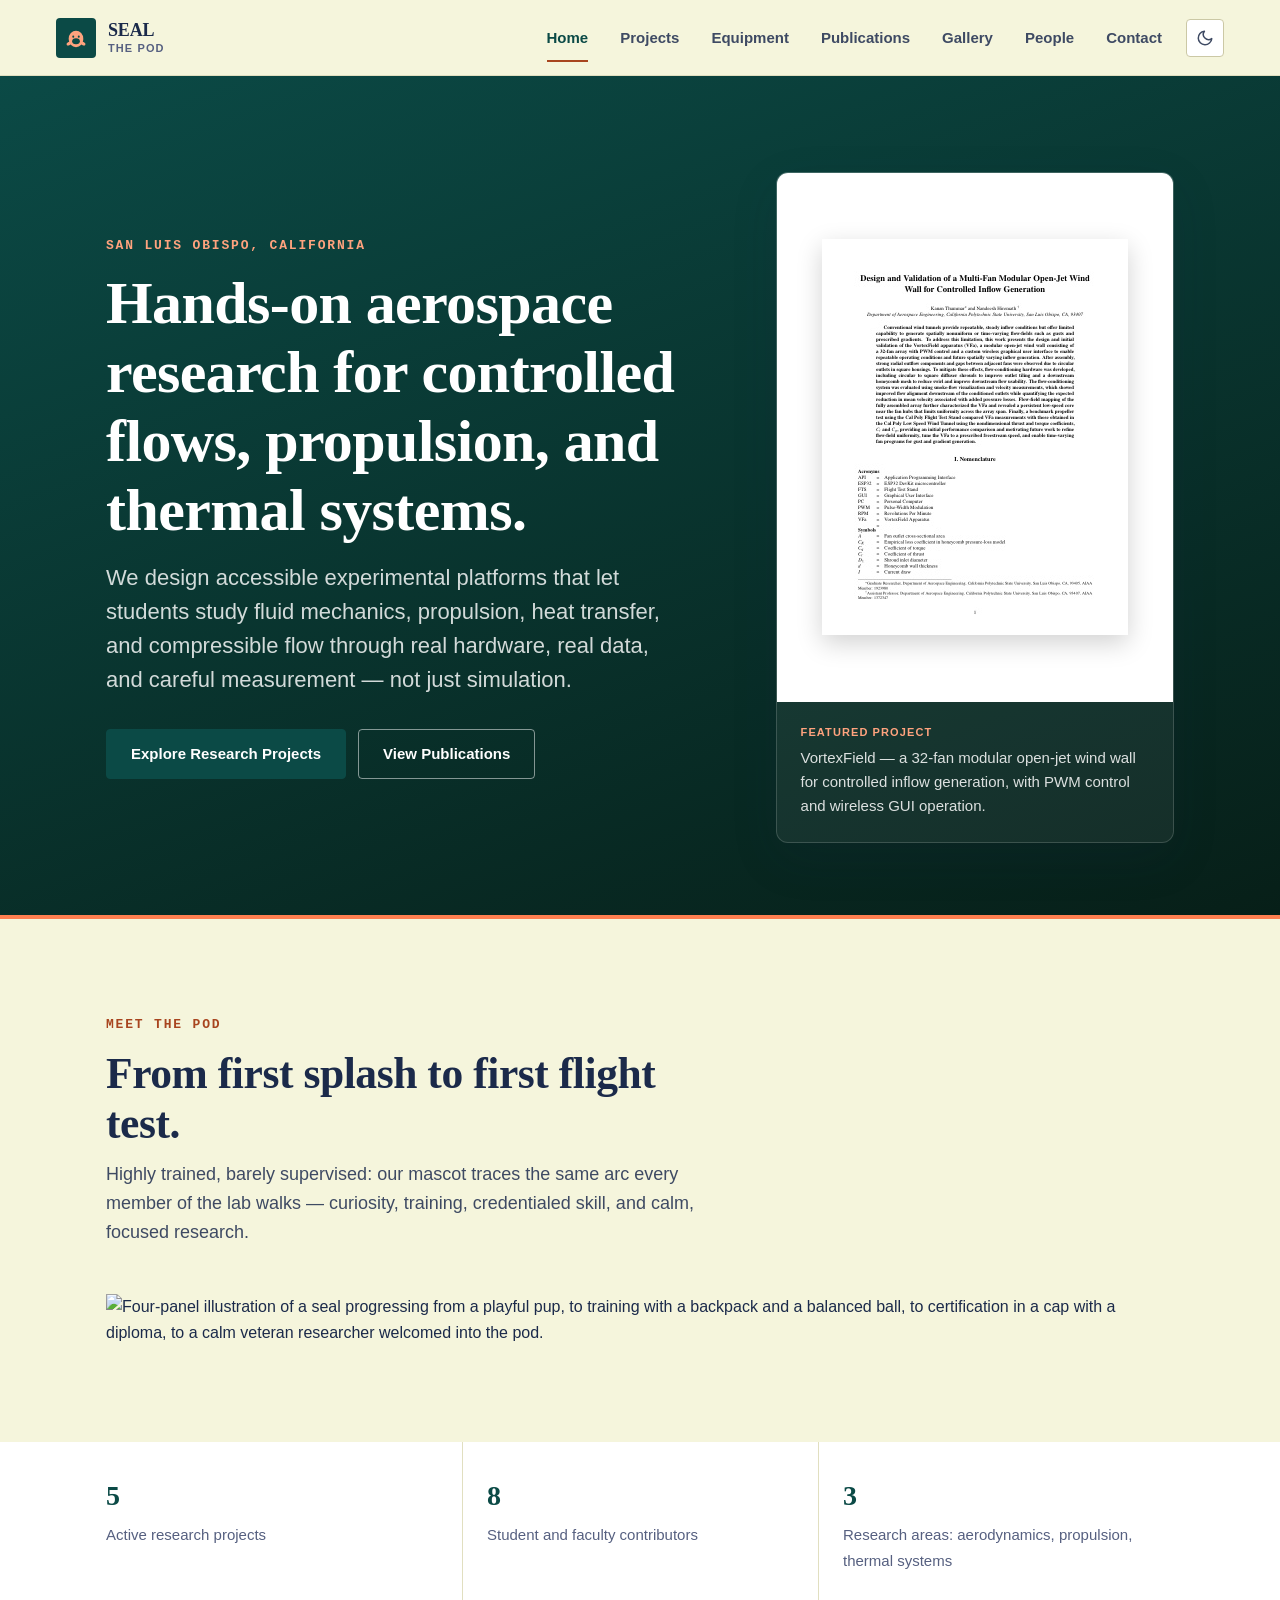
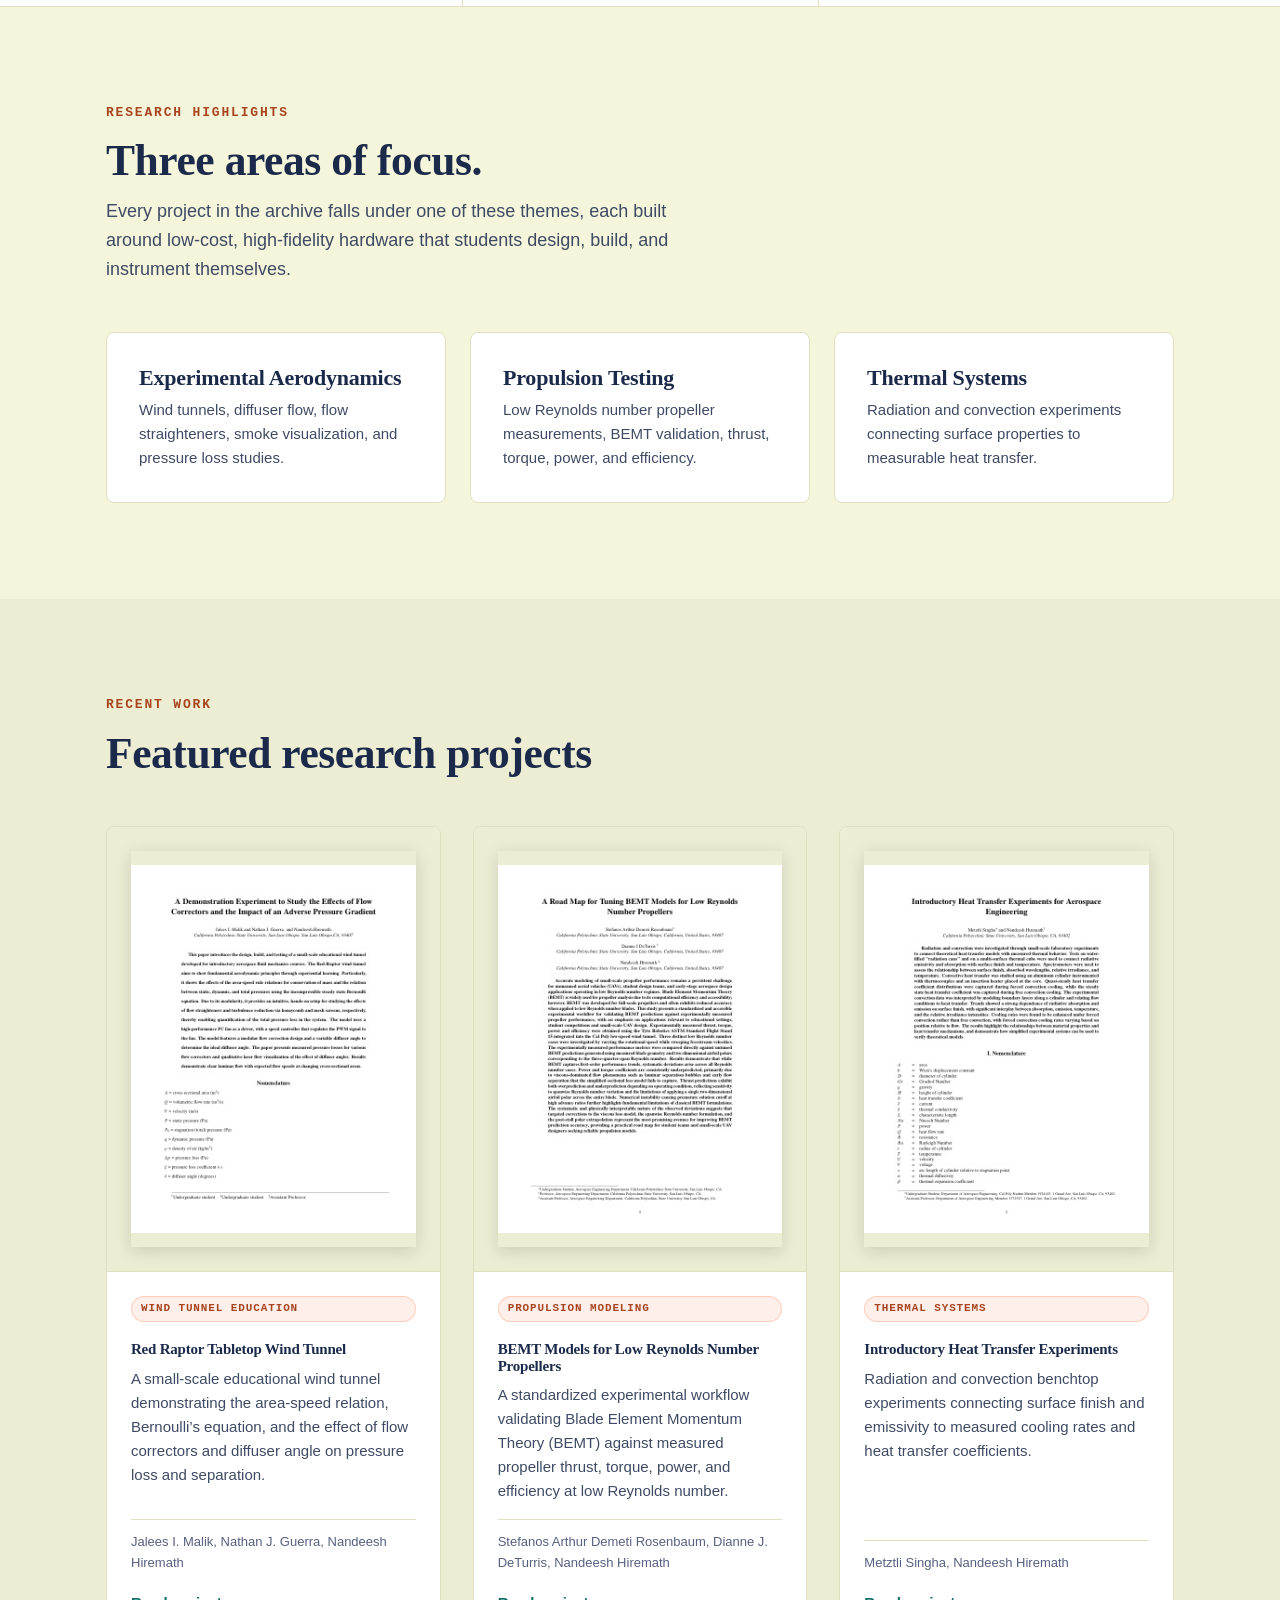
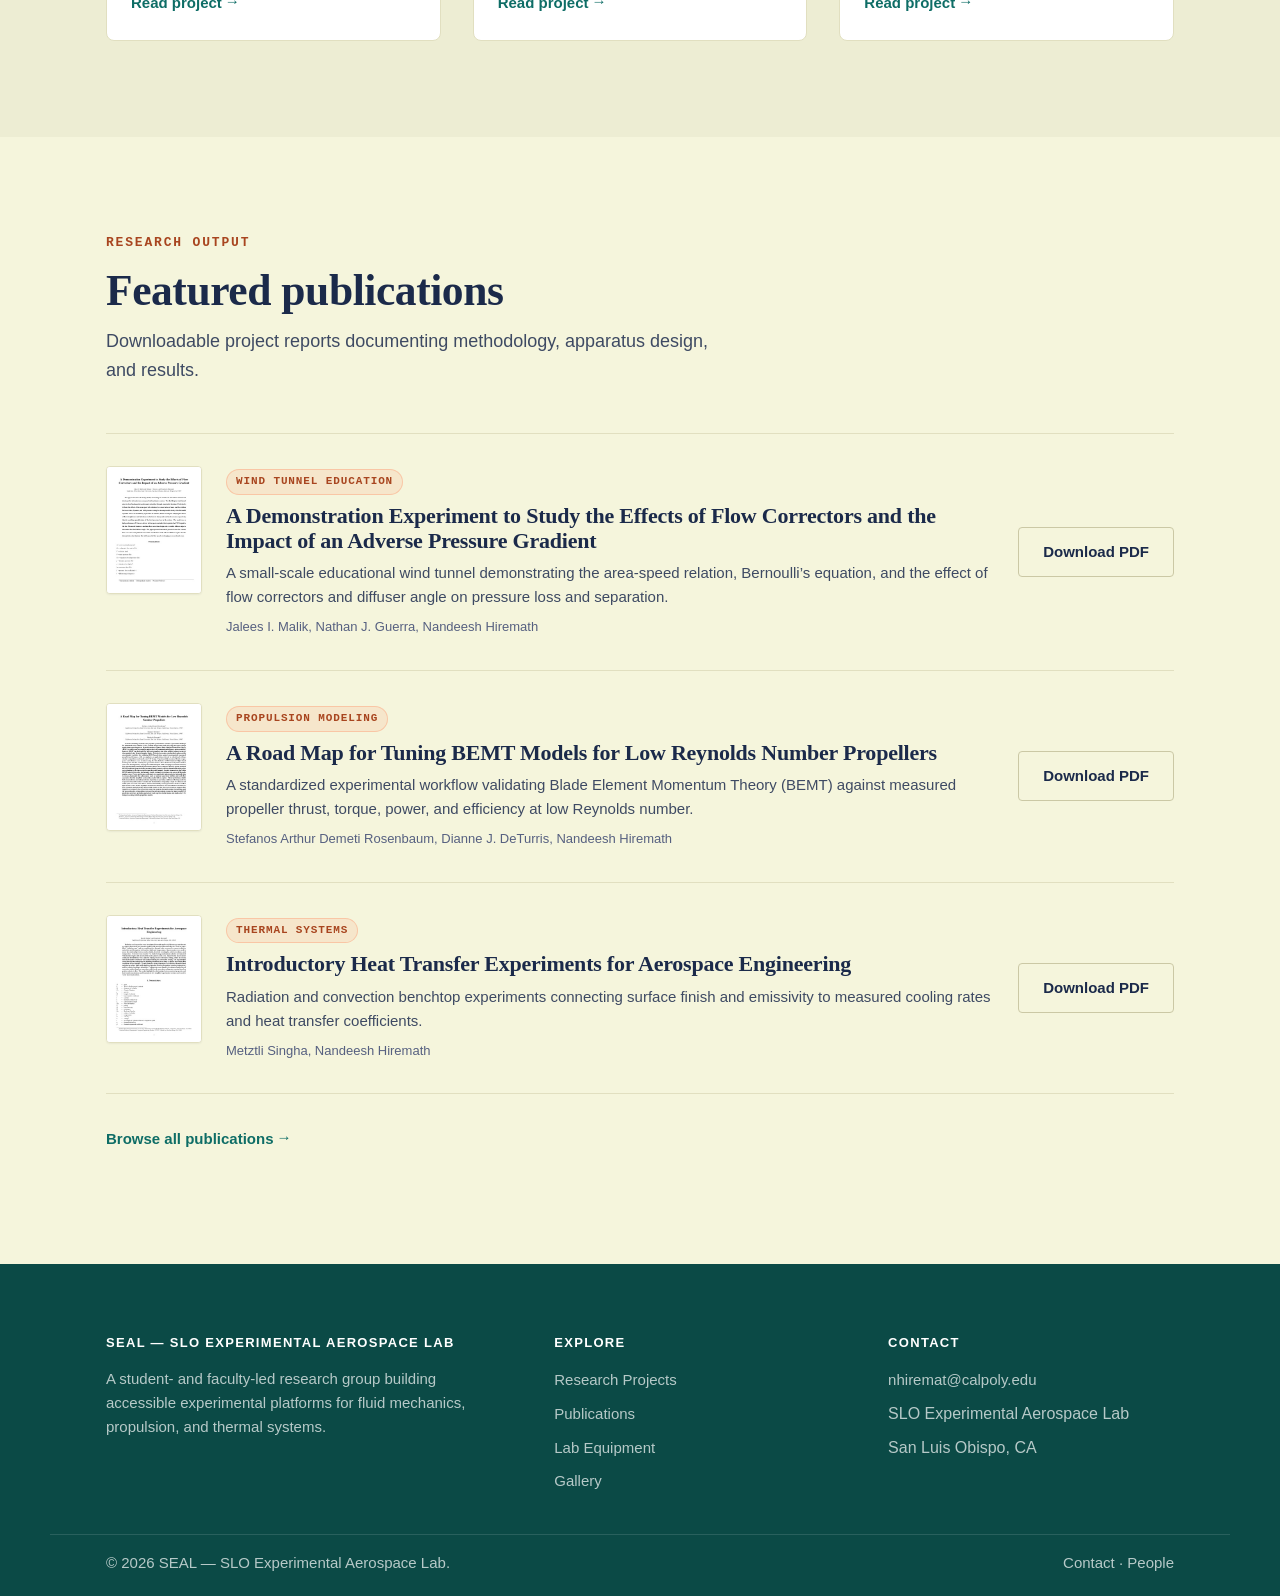
==== index.html @ d61af742 "Update title and description for SEAL webpage" ====
<!doctype html>
<html lang="en">
<head>
  <meta charset="utf-8">
  <meta name="viewport" content="width=device-width, initial-scale=1">
  <meta name="theme-color" content="#0B4A46">
  <link rel="icon" href="favicon.svg" type="image/svg+xml">
  <title>SEAL &mdash; SLO Experimental Aerospace Lab</title>
  <meta name="description" content="SEAL, the SLO Experimental Aerospace Lab. Meet the Pod: hands-on aerospace research building accessible experimental platforms for wind tunnel testing, propulsion, heat transfer, and compressible flow.">

  <!--
    Applies the saved (or OS-preferred) color theme before the page
    paints, so returning visitors never see a flash of the wrong theme.
    Kept inline and tiny on purpose — it must run before first paint.
    js/theme.js (loaded later) handles the toggle button itself.
  -->
  <script>
    (function () {
      var saved = localStorage.getItem('seal-theme');
      var theme = saved || (window.matchMedia('(prefers-color-scheme: dark)').matches ? 'dark' : 'light');
      document.documentElement.setAttribute('data-theme', theme);
    })();
  </script>

  <link rel="stylesheet" href="css/style.css">
</head>
<body>
  <a class="skip-link" href="#main">Skip to main content</a>

  <header class="site-header">
    <a class="brand" href="index.html">
      <span class="mark" aria-hidden="true"><svg viewBox="0 0 24 24" width="22" height="22" aria-hidden="true"><ellipse cx="12" cy="13" rx="8" ry="9" fill="currentColor"/><ellipse cx="4.5" cy="18" rx="3" ry="1.8" fill="currentColor" transform="rotate(-25 4.5 18)"/><ellipse cx="19.5" cy="18" rx="3" ry="1.8" fill="currentColor" transform="rotate(25 19.5 18)"/><ellipse cx="12" cy="15.5" rx="4.2" ry="3.2" fill="var(--color-primary-900)"/><circle cx="9" cy="10.5" r="1.1" fill="var(--color-primary-900)"/><circle cx="15" cy="10.5" r="1.1" fill="var(--color-primary-900)"/><circle cx="12" cy="14.5" r="0.9" fill="var(--color-primary-900)"/></svg></span>
      <span class="brand-text">SEAL<small>The Pod</small></span>
    </a>
    <div class="header-actions">
      <nav class="nav" id="primary-nav" aria-label="Primary">
        <a href="index.html" aria-current="page">Home</a>
        <a href="projects.html">Projects</a>
        <a href="equipment.html">Equipment</a>
        <a href="publications.html">Publications</a>
        <a href="gallery.html">Gallery</a>
        <a href="people.html">People</a>
        <a href="contact.html">Contact</a>
      </nav>
      <button class="theme-toggle" type="button" aria-pressed="false" aria-label="Toggle dark mode">
        <svg class="icon-moon" viewBox="0 0 24 24" aria-hidden="true"><path d="M21 12.79A9 9 0 1111.21 3 7 7 0 0021 12.79z" stroke-width="2" stroke-linecap="round" stroke-linejoin="round"/></svg>
        <svg class="icon-sun" viewBox="0 0 24 24" aria-hidden="true"><circle cx="12" cy="12" r="4" stroke-width="2"/><path d="M12 2v2M12 20v2M4.93 4.93l1.41 1.41M17.66 17.66l1.41 1.41M2 12h2M20 12h2M4.93 19.07l1.41-1.41M17.66 6.34l1.41-1.41" stroke-width="2" stroke-linecap="round"/></svg>
      </button>
      <button class="nav-toggle" type="button" aria-expanded="false" aria-controls="primary-nav">
        <span>Menu</span>
      </button>
    </div>
  </header>

  <main id="main">
    <section class="hero">
      <div class="wrap">
        <div class="hero-text">
          <p class="eyebrow">San Luis Obispo, California</p>
          <h1>Hands-on aerospace research for controlled flows, propulsion, and thermal systems.</h1>
          <p class="lead">We design accessible experimental platforms that let students study fluid mechanics, propulsion, heat transfer, and compressible flow through real hardware, real data, and careful measurement — not just simulation.</p>
          <div class="actions">
            <a class="button" href="projects.html">Explore Research Projects</a>
            <a class="button on-dark" href="publications.html">View Publications</a>
          </div>
        </div>
        <div class="hero-card" data-reveal>
          <div class="preview-frame">
            <img src="images/vortexfield-wind-wall.jpg" alt="Preview of the VortexField modular open-jet wind wall report">
          </div>
          <div class="hero-card-body">
            <h2>Featured Project</h2>
            <p>VortexField — a 32-fan modular open-jet wind wall for controlled inflow generation, with PWM control and wireless GUI operation.</p>
          </div>
        </div>
      </div>
    </section>

    <section class="section seal-section">
      <div class="wrap">
        <div class="section-head">
          <p class="eyebrow">Meet the Pod</p>
          <h2>From first splash to first flight test.</h2>
          <p class="lead">Highly trained, barely supervised: our mascot traces the same arc every member of the lab walks — curiosity, training, credentialed skill, and calm, focused research.</p>
        </div>
        <img class="seal-illustration" src="images/seal-life-stages.svg" alt="Four-panel illustration of a seal progressing from a playful pup, to training with a backpack and a balanced ball, to certification in a cap with a diploma, to a calm veteran researcher welcomed into the pod." loading="lazy">
      </div>
    </section>

    <section class="stats">
      <div class="wrap">
        <div class="stat"><strong>5</strong><span>Active research projects</span></div>
        <div class="stat"><strong>8</strong><span>Student and faculty contributors</span></div>
        <div class="stat"><strong>3</strong><span>Research areas: aerodynamics, propulsion, thermal systems</span></div>
      </div>
    </section>

    <section class="section">
      <div class="wrap">
        <div class="section-head">
          <p class="eyebrow">Research Highlights</p>
          <h2>Three areas of focus.</h2>
          <p class="lead">Every project in the archive falls under one of these themes, each built around low-cost, high-fidelity hardware that students design, build, and instrument themselves.</p>
        </div>
        <div class="grid cols-3">
          <article class="theme-card" data-reveal>
            <h3>Experimental Aerodynamics</h3>
            <p>Wind tunnels, diffuser flow, flow straighteners, smoke visualization, and pressure loss studies.</p>
          </article>
          <article class="theme-card" data-reveal>
            <h3>Propulsion Testing</h3>
            <p>Low Reynolds number propeller measurements, BEMT validation, thrust, torque, power, and efficiency.</p>
          </article>
          <article class="theme-card" data-reveal>
            <h3>Thermal Systems</h3>
            <p>Radiation and convection experiments connecting surface properties to measurable heat transfer.</p>
          </article>
        </div>
      </div>
    </section>

    <section class="section alt">
      <div class="wrap">
        <div class="section-head">
          <p class="eyebrow">Recent Work</p>
          <h2>Featured research projects</h2>
        </div>
        <div class="project-list cols-3" id="featured-projects">
          <!-- Populated by js/main.js from js/data.js -->
        </div>
      </div>
    </section>

    <section class="section">
      <div class="wrap">
        <div class="section-head">
          <p class="eyebrow">Research Output</p>
          <h2>Featured publications</h2>
          <p class="lead">Downloadable project reports documenting methodology, apparatus design, and results.</p>
        </div>
        <div class="pub-list" id="featured-publications">
          <!-- Populated by js/main.js from js/data.js -->
        </div>
        <p style="margin-top: var(--sp-6);">
          <a class="text-link" href="publications.html">Browse all publications<span class="icon" aria-hidden="true">&rarr;</span></a>
        </p>
      </div>
    </section>
  </main>

  <footer class="footer">
    <div class="wrap">
      <div>
        <h4>SEAL &mdash; SLO Experimental Aerospace Lab</h4>
        <p>A student- and faculty-led research group building accessible experimental platforms for fluid mechanics, propulsion, and thermal systems.</p>
      </div>
      <div>
        <h4>Explore</h4>
        <ul>
          <li><a href="projects.html">Research Projects</a></li>
          <li><a href="publications.html">Publications</a></li>
          <li><a href="equipment.html">Lab Equipment</a></li>
          <li><a href="gallery.html">Gallery</a></li>
        </ul>
      </div>
      <div>
        <h4>Contact</h4>
        <ul>
          <li><a href="mailto:nhiremat@calpoly.edu">nhiremat@calpoly.edu</a></li>
          <li>SLO Experimental Aerospace Lab</li>
          <li>San Luis Obispo, CA</li>
        </ul>
      </div>
    </div>
    <div class="wrap footer-bottom">
      <p>&copy; <span id="copyright-year">2026</span> SEAL &mdash; SLO Experimental Aerospace Lab.</p>
      <p><a href="contact.html">Contact</a> &middot; <a href="people.html">People</a></p>
    </div>
  </footer>

  <script src="js/data.js"></script>
  <script src="js/render.js"></script>
  <script src="js/nav.js"></script>
  <script src="js/theme.js"></script>
  <script src="js/reveal.js"></script>
  <script src="js/search.js"></script>
  <script src="js/lightbox.js"></script>
  <script src="js/detail.js"></script>
  <script src="js/main.js"></script>
</body>
</html>
---- css/style.css ----
/* =====================================================================
   SEAL — Order of the Monkeys — Stylesheet
   ---------------------------------------------------------------------
   Organized in sections so future maintainers (including students with
   little CSS experience) can find things quickly:

     1. Design tokens (colors, type, spacing, radii, shadows)
     2. Reset / base element styles
     3. Layout utilities
     4. Accessibility helpers (skip link, focus states, motion)
     5. Header & navigation
     6. Buttons & tags
     7. Hero sections
     8. Stats strip
     9. Section headings & content grid
    10. Research project cards
    11. Publications list
    12. People / team grid
    13. Contact page
    14. Footer
    15. Scroll-reveal animation hooks
    16. Responsive breakpoints
    17. Print styles

   Edit tokens in section 1 to re-theme the whole site.
   ===================================================================== */


/* ---------------------------------------------------------------------
   1. DESIGN TOKENS
   Every color, font size, spacing value, radius, and shadow used across
   the site is defined once here. Change a value here and it updates
   everywhere it's used.
--------------------------------------------------------------------- */
:root {
  /* --- Brand colors (turquoise / cream / coral, deep indigo navy for contrast) --- */
  --color-primary-900: #0B4A46;   /* dominant dark teal — headers, footer, buttons */
  --color-primary-700: #0E6D66;   /* primary teal — links, accents */
  --color-primary-600: #12897F;   /* hover state */
  --color-brand-500: #30D5C8;     /* literal bright turquoise — decorative/non-text use only */
  --color-accent-600:  #FF7F50;   /* punchy coral — borders, tints, decorative use only */
  --color-accent-700:  #A8451F;   /* accent text on LIGHT backgrounds — passes AA (5.4:1) */
  --color-accent-onDark: #FFA37E; /* accent text on DARK backgrounds (hero, badges) — passes AA (5.2:1) */

  /* --- Neutral / ink scale (deep indigo navy) --- */
  --color-ink-900: #1B2A4A;       /* body text */
  --color-ink-700: #3E4A63;       /* secondary text */
  --color-ink-500: #566080;       /* muted / meta text — meets AA (5.6:1+) */
  --color-ink-300: #A6ADBD;       /* disabled / faint */

  /* --- Surfaces --- */
  --color-bg: #F5F5DC;            /* grounding neutral — page background */
  --color-surface: #ffffff;       /* cards, header */
  --color-surface-alt: #EDEDD3;   /* subtle alternating section bg */
  --color-border: #E1DFC0;        /* hairline borders */
  --color-border-strong: #CBC8A5;

  /* --- Feedback / focus --- */
  --color-focus: #1B2A4A;         /* navy focus ring, high contrast on cream */

  /* --- Typography --- */
  --font-display: Georgia, 'Iowan Old Style', 'Palatino Linotype', 'Book Antiqua', serif;
  --font-body: -apple-system, BlinkMacSystemFont, 'Segoe UI', Roboto, Helvetica, Arial, sans-serif;
  --font-mono: ui-monospace, 'SFMono-Regular', Menlo, Consolas, monospace;

  --fs-2xs: 0.6875rem;  /* 11px */
  --fs-xs:  0.8125rem;  /* 13px */
  --fs-sm:  0.9375rem;  /* 15px */
  --fs-base: 1rem;      /* 16px */
  --fs-md:  1.125rem;   /* 18px */
  --fs-lg:  1.375rem;   /* 22px */
  --fs-xl:  1.75rem;    /* 28px */
  --fs-2xl: clamp(2rem, 3.4vw, 2.75rem);
  --fs-3xl: clamp(2.5rem, 5vw, 3.75rem);

  /* --- Spacing scale (8px base) --- */
  --sp-1: 0.25rem;
  --sp-2: 0.5rem;
  --sp-3: 0.75rem;
  --sp-4: 1rem;
  --sp-5: 1.5rem;
  --sp-6: 2rem;
  --sp-7: 3rem;
  --sp-8: 4.5rem;
  --sp-9: 6rem;

  /* --- Radii & shadows: restrained, not "app-like" --- */
  --radius-sm: 4px;
  --radius-md: 8px;
  --radius-lg: 12px;
  --shadow-sm: 0 1px 2px rgba(27, 42, 74, 0.06);
  --shadow-md: 0 6px 24px rgba(27, 42, 74, 0.08);
  --shadow-lg: 0 16px 48px rgba(27, 42, 74, 0.12);

  /* --- Layout --- */
  --page-max: 1180px;
  --page-pad: clamp(20px, 4.5vw, 56px);
  --header-height: 76px;
  --transition-fast: 150ms ease;
  --transition-base: 240ms cubic-bezier(0.2, 0.6, 0.2, 1);

  /* --- Header background needs its own token because it uses
     transparency + blur; the RGB values differ between themes --- */
  --header-bg: rgba(245, 245, 220, 0.94);
}

/* ---------------------------------------------------------------------
   1b. DARK THEME OVERRIDES
   Toggled by setting data-theme="dark" on <html> (see js/theme.js).
   Every variable below shares a name with a light-mode variable in
   section 1, so nothing else in this file needs to change — the
   cascade does the work.
--------------------------------------------------------------------- */
:root[data-theme="dark"] {
  --color-primary-700: #30D5C8;   /* raw turquoise reads great on dark bg */
  --color-primary-600: #5EE6DA;
  --color-accent-600:  #FF7F50;
  --color-accent-700:  #FFA37E;
  --color-accent-onDark: #FFA37E;

  --color-ink-900: #EEF0F5;
  --color-ink-700: #C7CCDC;
  --color-ink-500: #8B96B3;
  --color-ink-300: #4C5670;

  --color-bg: #0C1524;
  --color-surface: #131E33;
  --color-surface-alt: #182545;
  --color-border: #223255;
  --color-border-strong: #304368;

  --color-focus: #30D5C8;

  --header-bg: rgba(12, 21, 36, 0.9);

  --shadow-sm: 0 1px 2px rgba(0, 0, 0, 0.35);
  --shadow-md: 0 6px 24px rgba(0, 0, 0, 0.45);
  --shadow-lg: 0 16px 48px rgba(0, 0, 0, 0.55);
}

/* Respect the OS preference the first time a visitor arrives, before
   js/theme.js has a chance to read/write localStorage. js/theme.js
   overrides this by setting data-theme explicitly once it runs. */
@media (prefers-color-scheme: dark) {
  :root:not([data-theme="light"]):not([data-theme="dark"]) {
    color-scheme: dark;
  }
}

/* ---------------------------------------------------------------------
   2. RESET / BASE ELEMENT STYLES
--------------------------------------------------------------------- */
*, *::before, *::after { box-sizing: border-box; }
html { scroll-behavior: smooth; }

@media (prefers-reduced-motion: reduce) {
  html { scroll-behavior: auto; }
  *, *::before, *::after {
    animation-duration: 0.01ms !important;
    animation-iteration-count: 1 !important;
    transition-duration: 0.01ms !important;
    scroll-behavior: auto !important;
  }
}

body {
  margin: 0;
  font-family: var(--font-body);
  font-size: var(--fs-base);
  line-height: 1.6;
  color: var(--color-ink-900);
  background: var(--color-bg);
  -webkit-font-smoothing: antialiased;
  transition: background var(--transition-base), color var(--transition-base);
}

img { max-width: 100%; display: block; }
a { color: inherit; }
h1, h2, h3, h4 { font-family: var(--font-display); font-weight: 600; line-height: 1.15; margin: 0 0 var(--sp-3); letter-spacing: -0.01em; }
p { margin: 0 0 var(--sp-4); }
ul { margin: 0; padding: 0; list-style: none; }
button { font: inherit; }

/* ---------------------------------------------------------------------
   3. LAYOUT UTILITIES
--------------------------------------------------------------------- */
.wrap {
  max-width: var(--page-max);
  margin-inline: auto;
  padding-inline: var(--page-pad);
}

main { display: block; }

/* ---------------------------------------------------------------------
   4. ACCESSIBILITY HELPERS
--------------------------------------------------------------------- */
.visually-hidden {
  position: absolute;
  width: 1px; height: 1px;
  padding: 0; margin: -1px;
  overflow: hidden;
  clip: rect(0, 0, 0, 0);
  white-space: nowrap;
  border: 0;
}

.skip-link {
  position: absolute;
  left: var(--sp-4);
  top: -60px;
  z-index: 100;
  background: var(--color-primary-900);
  color: #fff;
  padding: var(--sp-3) var(--sp-4);
  border-radius: var(--radius-sm);
  text-decoration: none;
  font-weight: 600;
  transition: top var(--transition-fast);
}
.skip-link:focus {
  top: var(--sp-3);
}

/* A single, consistent, highly visible focus style for every
   interactive element — required for keyboard-only users. */
a:focus-visible,
button:focus-visible,
input:focus-visible,
textarea:focus-visible {
  outline: 3px solid var(--color-focus);
  outline-offset: 2px;
  border-radius: var(--radius-sm);
}

/* ---------------------------------------------------------------------
   5. HEADER & NAVIGATION
--------------------------------------------------------------------- */
.site-header {
  position: sticky;
  top: 0;
  z-index: 50;
  display: flex;
  align-items: center;
  justify-content: space-between;
  gap: var(--sp-5);
  min-height: var(--header-height);
  padding-inline: var(--page-pad);
  background: var(--header-bg);
  backdrop-filter: blur(10px);
  border-bottom: 1px solid var(--color-border);
  transition: background var(--transition-base), border-color var(--transition-base);
}

.brand {
  display: flex;
  align-items: center;
  gap: var(--sp-3);
  text-decoration: none;
  font-family: var(--font-display);
  font-weight: 700;
  font-size: var(--fs-md);
  color: var(--color-ink-900);
  letter-spacing: -0.01em;
}

.brand .mark {
  display: grid;
  place-items: center;
  width: 40px;
  height: 40px;
  border-radius: var(--radius-sm);
  background: var(--color-primary-900);
  color: var(--color-accent-onDark);
  font-family: var(--font-mono);
  font-weight: 700;
  font-size: var(--fs-sm);
  letter-spacing: 0.02em;
  flex-shrink: 0;
}

.brand .brand-text { display: flex; flex-direction: column; line-height: 1.2; }
.brand .brand-text small {
  font-family: var(--font-body);
  font-weight: 600;
  font-size: var(--fs-2xs);
  text-transform: uppercase;
  letter-spacing: 0.1em;
  color: var(--color-ink-500);
}

.nav-toggle {
  display: none;
  align-items: center;
  gap: var(--sp-2);
  border: 1px solid var(--color-border-strong);
  background: var(--color-surface);
  border-radius: var(--radius-sm);
  padding: var(--sp-2) var(--sp-3);
  font-weight: 600;
  font-size: var(--fs-sm);
  cursor: pointer;
  color: var(--color-ink-900);
}

.nav { display: flex; align-items: center; gap: var(--sp-6); }

.nav a {
  position: relative;
  text-decoration: none;
  color: var(--color-ink-700);
  font-weight: 600;
  font-size: var(--fs-sm);
  padding: var(--sp-2) 0;
  transition: color var(--transition-fast);
}

.nav a:hover { color: var(--color-primary-700); }

.nav a[aria-current="page"] {
  color: var(--color-primary-900);
}
.nav a[aria-current="page"]::after {
  content: "";
  position: absolute;
  left: 0; right: 0; bottom: -4px;
  height: 2px;
  background: var(--color-accent-700);
}

/* Groups the nav links + theme toggle so they sit together on the
   right side of the header, independent of the hamburger button. */
.header-actions { display: flex; align-items: center; gap: var(--sp-5); }

.theme-toggle {
  display: inline-flex;
  align-items: center;
  justify-content: center;
  width: 38px;
  height: 38px;
  border: 1px solid var(--color-border-strong);
  border-radius: var(--radius-sm);
  background: var(--color-surface);
  color: var(--color-ink-700);
  cursor: pointer;
  flex-shrink: 0;
  transition: border-color var(--transition-fast), color var(--transition-fast);
}
.theme-toggle:hover { border-color: var(--color-primary-700); color: var(--color-primary-700); }
.theme-toggle svg { width: 18px; height: 18px; stroke: currentColor; fill: none; }
/* Only one of the two icons shows at a time, controlled by the
   current data-theme attribute on <html>. */
.theme-toggle .icon-moon { display: block; }
.theme-toggle .icon-sun { display: none; }
:root[data-theme="dark"] .theme-toggle .icon-moon { display: none; }
:root[data-theme="dark"] .theme-toggle .icon-sun { display: block; }

/* ---------------------------------------------------------------------
   6. BUTTONS & TAGS
--------------------------------------------------------------------- */
.button {
  display: inline-flex;
  align-items: center;
  justify-content: center;
  gap: var(--sp-2);
  border: 1px solid var(--color-primary-900);
  border-radius: var(--radius-sm);
  padding: var(--sp-3) var(--sp-5);
  background: var(--color-primary-900);
  color: #fff;
  text-decoration: none;
  font-weight: 600;
  font-size: var(--fs-sm);
  transition: background var(--transition-fast), color var(--transition-fast), transform var(--transition-fast);
}
.button:hover { background: var(--color-primary-600); border-color: var(--color-primary-600); }
.button:active { transform: translateY(1px); }

.button.secondary {
  background: transparent;
  color: var(--color-ink-900);
  border-color: var(--color-border-strong);
}
.button.secondary:hover { border-color: var(--color-primary-900); color: var(--color-primary-900); }

.button.on-dark { border-color: rgba(255,255,255,0.5); color: #fff; background: transparent; }
.button.on-dark:hover { background: rgba(255,255,255,0.1); border-color: #fff; }

.tag {
  display: inline-block;
  font-family: var(--font-mono);
  font-size: var(--fs-2xs);
  text-transform: uppercase;
  letter-spacing: 0.08em;
  font-weight: 600;
  color: var(--color-accent-700);
  background: rgba(255, 127, 80, 0.12);
  border: 1px solid rgba(255, 127, 80, 0.3);
  padding: 3px 9px;
  border-radius: 999px;
}

.eyebrow {
  font-family: var(--font-mono);
  text-transform: uppercase;
  letter-spacing: 0.14em;
  font-size: var(--fs-xs);
  font-weight: 600;
  color: var(--color-accent-700);
  margin: 0 0 var(--sp-3);
}

/* ---------------------------------------------------------------------
   7. HERO SECTIONS
--------------------------------------------------------------------- */
.hero {
  background: linear-gradient(160deg, var(--color-primary-900) 0%, #071f18 100%);
  color: #fff;
  border-bottom: 4px solid var(--color-accent-600);
}

.hero .wrap {
  display: grid;
  grid-template-columns: 1.2fr 0.8fr;
  gap: var(--sp-8);
  align-items: center;
  padding-block: var(--sp-9) var(--sp-8);
}

.hero h1 { font-size: var(--fs-3xl); color: #fff; margin-bottom: var(--sp-4); }
.hero .lead { font-size: var(--fs-lg); color: rgba(255,255,255,0.82); max-width: 46ch; line-height: 1.55; }
.hero .eyebrow { color: var(--color-accent-onDark); }
.hero .actions { display: flex; gap: var(--sp-3); flex-wrap: wrap; margin-top: var(--sp-6); }

.hero-card {
  background: rgba(255,255,255,0.06);
  border: 1px solid rgba(255,255,255,0.16);
  border-radius: var(--radius-lg);
  overflow: hidden;
  box-shadow: var(--shadow-lg);
}
.hero-card .preview-frame {
  aspect-ratio: 3 / 4;
  background: #fff;
  display: flex;
  align-items: center;
  justify-content: center;
  padding: var(--sp-4);
}
.hero-card .preview-frame img {
  max-width: 100%;
  max-height: 100%;
  object-fit: contain;
  box-shadow: 0 8px 24px rgba(0,0,0,0.18);
}
.hero-card .hero-card-body { padding: var(--sp-5); }
.hero-card .hero-card-body h2 {
  font-family: var(--font-body);
  text-transform: uppercase;
  letter-spacing: 0.1em;
  font-size: var(--fs-2xs);
  color: var(--color-accent-onDark);
  margin-bottom: var(--sp-2);
}
.hero-card .hero-card-body p { color: rgba(255,255,255,0.85); margin: 0; font-size: var(--fs-sm); }

/* Secondary page hero — shorter, used on interior pages */
.page-hero {
  background: var(--color-primary-900);
  color: #fff;
  border-bottom: 4px solid var(--color-accent-600);
}
.page-hero .wrap { padding-block: var(--sp-8) var(--sp-7); }
.page-hero h1 { color: #fff; font-size: var(--fs-2xl); margin-bottom: var(--sp-3); }
.page-hero .lead { color: rgba(255,255,255,0.82); font-size: var(--fs-md); max-width: 62ch; }
.page-hero .eyebrow { color: var(--color-accent-onDark); }

/* ---------------------------------------------------------------------
   7b. ORDER OF THE MONKEYS ILLUSTRATION (homepage only)
--------------------------------------------------------------------- */
.monkeys-section .wrap { text-align: center; }
.monkeys-section .section-head { max-width: 62ch; margin-left: auto; margin-right: auto; }
.monkeys-illustration {
  width: 100%;
  max-width: 900px;
  height: auto;
  margin-top: var(--sp-6);
  border-radius: var(--radius-lg);
  background: var(--color-surface);
  border: 1px solid var(--color-border);
  box-shadow: var(--shadow-sm);
  padding: var(--sp-4);
}

/* ---------------------------------------------------------------------
   8. STATS STRIP
--------------------------------------------------------------------- */
.stats {
  background: var(--color-surface);
  border-bottom: 1px solid var(--color-border);
}
.stats .wrap {
  display: grid;
  grid-template-columns: repeat(3, 1fr);
}
.stats .stat {
  padding: var(--sp-6) var(--sp-5);
  border-left: 1px solid var(--color-border);
}
.stats .stat:first-child { border-left: none; padding-left: 0; }
.stats .stat strong {
  display: block;
  font-family: var(--font-display);
  font-size: var(--fs-xl);
  color: var(--color-primary-900);
  margin-bottom: var(--sp-1);
}
.stats .stat span { color: var(--color-ink-500); font-size: var(--fs-sm); }

/* ---------------------------------------------------------------------
   9. SECTION HEADINGS & CONTENT GRID
--------------------------------------------------------------------- */
.section { padding-block: var(--sp-9); }
.section.alt { background: var(--color-surface-alt); }
.section-head { max-width: 68ch; margin-bottom: var(--sp-7); }
.section-head h2 { font-size: var(--fs-2xl); color: var(--color-ink-900); }
.section-head .lead { color: var(--color-ink-700); font-size: var(--fs-md); }

.grid { display: grid; gap: var(--sp-5); }
.grid.cols-3 { grid-template-columns: repeat(3, 1fr); }
.grid.cols-2 { grid-template-columns: repeat(2, 1fr); }

.theme-card {
  background: var(--color-surface);
  border: 1px solid var(--color-border);
  border-radius: var(--radius-md);
  padding: var(--sp-6);
  transition: box-shadow var(--transition-base), border-color var(--transition-base);
}
.theme-card:hover { box-shadow: var(--shadow-md); border-color: var(--color-border-strong); }
.theme-card h3 { font-size: var(--fs-lg); margin-bottom: var(--sp-2); color: var(--color-ink-900); }
.theme-card p { color: var(--color-ink-700); margin: 0; font-size: var(--fs-sm); }

/* ---------------------------------------------------------------------
   10. RESEARCH PROJECT CARDS
--------------------------------------------------------------------- */
.project-list { display: grid; gap: var(--sp-6); }
.project-list.cols-3 { grid-template-columns: repeat(3, 1fr); }
.project-list.cols-2 { grid-template-columns: repeat(2, 1fr); }

.project-card {
  display: flex;
  flex-direction: column;
  background: var(--color-surface);
  border: 1px solid var(--color-border);
  border-radius: var(--radius-md);
  overflow: hidden;
  transition: box-shadow var(--transition-base), transform var(--transition-base), border-color var(--transition-base);
}
.project-card:hover {
  box-shadow: var(--shadow-md);
  border-color: var(--color-border-strong);
  transform: translateY(-2px);
}

.project-card .card-media {
  background: var(--color-surface-alt);
  border-bottom: 1px solid var(--color-border);
  /* Project thumbnails are portrait document previews (report cover
     pages), so the frame matches that aspect ratio rather than a
     landscape photo ratio — keeps the preview large instead of
     letterboxed. */
  aspect-ratio: 3 / 4;
  display: flex;
  align-items: center;
  justify-content: center;
  padding: var(--sp-5);
}
.project-card .card-media img {
  max-width: 100%;
  max-height: 100%;
  object-fit: contain;
  box-shadow: 0 4px 16px rgba(20,24,28,0.14);
}

.project-card .card-body { padding: var(--sp-5); display: flex; flex-direction: column; flex: 1; }
.project-card .tag { margin-bottom: var(--sp-3); }
.project-card h3 { font-size: var(--fs-lg); margin-bottom: var(--sp-2); }
.project-card p.summary { color: var(--color-ink-700); font-size: var(--fs-sm); flex: 1; }
.project-card .people {
  font-size: var(--fs-xs);
  color: var(--color-ink-500);
  margin-bottom: var(--sp-4);
  padding-top: var(--sp-3);
  border-top: 1px solid var(--color-border);
}
.project-card .card-actions { margin-top: auto; }

.text-link {
  display: inline-flex;
  align-items: center;
  gap: 6px;
  font-weight: 600;
  font-size: var(--fs-sm);
  color: var(--color-primary-700);
  text-decoration: none;
  border-bottom: 1px solid transparent;
  transition: border-color var(--transition-fast);
}
.text-link:hover { border-color: currentColor; }
.text-link .icon { font-family: var(--font-mono); }

/* ---------------------------------------------------------------------
   11. PUBLICATIONS LIST
--------------------------------------------------------------------- */
.pub-list { display: flex; flex-direction: column; gap: 0; border-top: 1px solid var(--color-border); }

.pub-row {
  display: grid;
  grid-template-columns: 96px 1fr auto;
  gap: var(--sp-5);
  align-items: start;
  padding: var(--sp-6) 0;
  border-bottom: 1px solid var(--color-border);
}

.pub-row .pub-thumb {
  aspect-ratio: 3 / 4;
  background: var(--color-surface);
  border: 1px solid var(--color-border);
  border-radius: var(--radius-sm);
  overflow: hidden;
  box-shadow: var(--shadow-sm);
}
.pub-row .pub-thumb img { width: 100%; height: 100%; object-fit: cover; object-position: top center; }

.pub-row .pub-body h3 { font-size: var(--fs-lg); margin: var(--sp-2) 0 var(--sp-2); }
.pub-row .pub-body p.summary { color: var(--color-ink-700); font-size: var(--fs-sm); margin-bottom: var(--sp-2); }
.pub-row .pub-body p.people { color: var(--color-ink-500); font-size: var(--fs-xs); margin: 0; }

.pub-row .pub-action { align-self: center; }

/* --- Publications search bar --- */
.pub-search {
  display: flex;
  align-items: center;
  gap: var(--sp-3);
  background: var(--color-surface);
  border: 1px solid var(--color-border-strong);
  border-radius: var(--radius-md);
  padding: var(--sp-3) var(--sp-4);
  margin-bottom: var(--sp-6);
  max-width: 520px;
}
.pub-search svg { width: 18px; height: 18px; stroke: var(--color-ink-500); fill: none; flex-shrink: 0; }
.pub-search input {
  border: none;
  outline: none;
  background: transparent;
  font: inherit;
  font-size: var(--fs-sm);
  color: var(--color-ink-900);
  width: 100%;
}
.pub-search input::placeholder { color: var(--color-ink-500); }
.pub-meta { color: var(--color-ink-500); font-size: var(--fs-xs); margin-bottom: var(--sp-5); }
.pub-empty { display: none; padding: var(--sp-7) 0; text-align: center; color: var(--color-ink-500); }
.pub-empty.is-visible { display: block; }

/* ---------------------------------------------------------------------
   12. PEOPLE / TEAM GRID
--------------------------------------------------------------------- */
.person-card {
  background: var(--color-surface);
  border: 1px solid var(--color-border);
  border-radius: var(--radius-md);
  padding: var(--sp-6);
  text-align: left;
}
.person-card .avatar {
  width: 72px;
  height: 72px;
  border-radius: 50%;
  display: grid;
  place-items: center;
  background: var(--color-primary-900);
  color: var(--color-accent-onDark);
  font-family: var(--font-display);
  font-weight: 700;
  font-size: var(--fs-lg);
  margin-bottom: var(--sp-4);
}
.person-card h3 { font-size: var(--fs-md); margin-bottom: 2px; }
.person-card .role { color: var(--color-accent-700); font-weight: 600; font-size: var(--fs-xs); text-transform: uppercase; letter-spacing: 0.06em; margin-bottom: var(--sp-3); }
.person-card p.bio { color: var(--color-ink-700); font-size: var(--fs-sm); margin: 0; }

/* ---------------------------------------------------------------------
   13. CONTACT PAGE
--------------------------------------------------------------------- */
.section.narrow .wrap { max-width: 760px; }
.contact-card {
  background: var(--color-surface);
  border: 1px solid var(--color-border);
  border-radius: var(--radius-md);
  padding: var(--sp-7);
}
.contact-card h2 { font-size: var(--fs-xl); margin-bottom: var(--sp-4); }
.contact-card dl { display: grid; grid-template-columns: auto 1fr; gap: var(--sp-2) var(--sp-4); margin: 0; }
.contact-card dt { font-weight: 600; color: var(--color-ink-500); font-size: var(--fs-sm); }
.contact-card dd { margin: 0; font-size: var(--fs-sm); color: var(--color-ink-900); }
.contact-card .divider { grid-column: 1 / -1; height: 1px; background: var(--color-border); margin: var(--sp-3) 0; }

/* ---------------------------------------------------------------------
   14. FOOTER
--------------------------------------------------------------------- */
.footer {
  background: var(--color-primary-900);
  color: rgba(255,255,255,0.7);
}
.footer .wrap {
  display: grid;
  grid-template-columns: 1.4fr 1fr 1fr;
  gap: var(--sp-7);
  padding-block: var(--sp-8) var(--sp-6);
}
.footer h4 {
  font-family: var(--font-body);
  color: #fff;
  font-size: var(--fs-xs);
  text-transform: uppercase;
  letter-spacing: 0.1em;
  margin-bottom: var(--sp-4);
}
.footer p { font-size: var(--fs-sm); margin-bottom: var(--sp-2); }
.footer a { text-decoration: none; color: rgba(255,255,255,0.7); font-size: var(--fs-sm); }
.footer a:hover { color: #fff; }
.footer ul li { margin-bottom: var(--sp-2); }
.footer .footer-bottom {
  border-top: 1px solid rgba(255,255,255,0.12);
  padding-block: var(--sp-4);
  font-size: var(--fs-xs);
  display: flex;
  justify-content: space-between;
  flex-wrap: wrap;
  gap: var(--sp-2);
}

/* ---------------------------------------------------------------------
   14b. IMAGE GALLERY + LIGHTBOX
--------------------------------------------------------------------- */
.gallery-grid {
  display: grid;
  grid-template-columns: repeat(3, 1fr);
  gap: var(--sp-4);
}
.gallery-item {
  border: 1px solid var(--color-border);
  border-radius: var(--radius-md);
  overflow: hidden;
  background: var(--color-surface);
  cursor: pointer;
  padding: 0;
  display: block;
  width: 100%;
  text-align: left;
  transition: box-shadow var(--transition-base), transform var(--transition-base);
}
.gallery-item:hover { box-shadow: var(--shadow-md); transform: translateY(-2px); }
.gallery-item .thumb-frame {
  aspect-ratio: 3 / 4;
  background: var(--color-surface-alt);
  display: flex; align-items: center; justify-content: center;
  padding: var(--sp-4);
}
.gallery-item img { max-width: 100%; max-height: 100%; object-fit: contain; box-shadow: 0 4px 16px rgba(20,24,28,0.14); }
.gallery-item .caption { padding: var(--sp-4); border-top: 1px solid var(--color-border); }
.gallery-item .caption p { margin: 0; font-size: var(--fs-sm); font-weight: 600; color: var(--color-ink-900); }

.lightbox {
  position: fixed;
  inset: 0;
  z-index: 200;
  display: none;
  align-items: center;
  justify-content: center;
  background: rgba(8, 12, 10, 0.92);
  padding: var(--sp-6);
}
.lightbox.is-open { display: flex; }
.lightbox figure { margin: 0; max-width: min(880px, 92vw); max-height: 88vh; display: flex; flex-direction: column; align-items: center; gap: var(--sp-4); }
.lightbox img { max-width: 100%; max-height: 72vh; object-fit: contain; background: #fff; box-shadow: var(--shadow-lg); }
.lightbox figcaption { color: #fff; font-size: var(--fs-sm); text-align: center; }
.lightbox-close {
  position: absolute;
  top: var(--sp-5); right: var(--sp-5);
  width: 42px; height: 42px;
  border-radius: 50%;
  border: 1px solid rgba(255,255,255,0.3);
  background: rgba(255,255,255,0.08);
  color: #fff;
  font-size: 20px;
  line-height: 1;
  cursor: pointer;
}
.lightbox-close:hover { background: rgba(255,255,255,0.18); }
.lightbox-nav {
  position: absolute;
  top: 50%;
  transform: translateY(-50%);
  width: 46px; height: 46px;
  border-radius: 50%;
  border: 1px solid rgba(255,255,255,0.3);
  background: rgba(255,255,255,0.08);
  color: #fff;
  font-size: 20px;
  cursor: pointer;
}
.lightbox-nav:hover { background: rgba(255,255,255,0.18); }
.lightbox-nav.prev { left: var(--sp-5); }
.lightbox-nav.next { right: var(--sp-5); }

/* ---------------------------------------------------------------------
   14c. EQUIPMENT / FACILITIES PAGE
--------------------------------------------------------------------- */
.equipment-list { display: flex; flex-direction: column; gap: var(--sp-7); }
.equipment-row {
  display: grid;
  grid-template-columns: 280px 1fr;
  gap: var(--sp-6);
  background: var(--color-surface);
  border: 1px solid var(--color-border);
  border-radius: var(--radius-md);
  overflow: hidden;
}
.equipment-row .equip-media {
  background: var(--color-surface-alt);
  border-right: 1px solid var(--color-border);
  display: flex; align-items: center; justify-content: center;
  padding: var(--sp-5);
}
.equipment-row .equip-media img { max-width: 100%; max-height: 100%; object-fit: contain; box-shadow: 0 4px 16px rgba(20,24,28,0.14); }
.equipment-row .equip-body { padding: var(--sp-6) var(--sp-6) var(--sp-6) 0; display: flex; flex-direction: column; }
.equipment-row .equip-body h3 { font-size: var(--fs-lg); margin-bottom: var(--sp-2); }
/* Real apparatus specs read as short descriptive phrases rather than
   single numbers, so the spec sheet uses one column with a small
   caption label above each value instead of a dense 2-column grid. */
.equipment-row .spec-list { display: grid; grid-template-columns: repeat(auto-fill, minmax(220px, 1fr)); gap: var(--sp-4); margin: var(--sp-4) 0 0; padding-top: var(--sp-4); border-top: 1px solid var(--color-border); }
.equipment-row .spec-list .spec-label {
  display: block;
  font-family: var(--font-mono);
  font-size: var(--fs-2xs);
  text-transform: uppercase;
  letter-spacing: 0.06em;
  font-weight: 600;
  color: var(--color-ink-500);
  margin-bottom: 2px;
}
.equipment-row .spec-list strong { display: block; color: var(--color-ink-900); font-size: var(--fs-sm); font-weight: 600; }

/* ---------------------------------------------------------------------
   14d. PROJECT DETAIL PAGE
--------------------------------------------------------------------- */
.detail-hero { display: grid; grid-template-columns: 1fr 1.3fr; gap: var(--sp-8); align-items: start; }
.detail-hero .detail-media {
  background: var(--color-surface);
  border: 1px solid var(--color-border);
  border-radius: var(--radius-md);
  aspect-ratio: 3 / 4;
  display: flex; align-items: center; justify-content: center;
  padding: var(--sp-5);
  box-shadow: var(--shadow-sm);
}
.detail-hero .detail-media img { max-width: 100%; max-height: 100%; object-fit: contain; }
.detail-body h1 { font-size: var(--fs-2xl); margin: var(--sp-3) 0 var(--sp-3); }
.detail-body .citation { font-size: var(--fs-sm); color: var(--color-ink-500); margin-bottom: var(--sp-4); }
.detail-body .citation em { font-style: italic; color: var(--color-ink-700); }
.detail-body .meta-row { display: flex; flex-wrap: wrap; gap: var(--sp-3) var(--sp-6); margin: var(--sp-5) 0; padding: var(--sp-4) 0; border-top: 1px solid var(--color-border); border-bottom: 1px solid var(--color-border); }
.detail-body .meta-row div { font-size: var(--fs-xs); flex: 1 1 200px; max-width: 280px; }
.detail-body .meta-row dt { color: var(--color-ink-500); text-transform: uppercase; letter-spacing: 0.06em; font-weight: 600; margin-bottom: 2px; }
.detail-body .meta-row dd { margin: 0; color: var(--color-ink-900); font-weight: 600; font-size: var(--fs-sm); }
.detail-body .overview { color: var(--color-ink-700); font-size: var(--fs-md); line-height: 1.7; }
.back-link { display: inline-flex; align-items: center; gap: 6px; color: var(--color-ink-500); text-decoration: none; font-size: var(--fs-sm); font-weight: 600; margin-bottom: var(--sp-6); }
.back-link:hover { color: var(--color-primary-700); }

/* ---------------------------------------------------------------------
   15. SCROLL-REVEAL ANIMATION HOOKS
   JS (js/reveal.js) toggles the .is-visible class via IntersectionObserver.
   Kept purely additive so content is fully visible/functional even if
   JS fails to load — nothing here hides content by default beyond a
   short, subtle offset.
--------------------------------------------------------------------- */
[data-reveal] {
  opacity: 0;
  transform: translateY(16px);
  transition: opacity 0.6s ease, transform 0.6s ease;
}
[data-reveal].is-visible { opacity: 1; transform: translateY(0); }

@media (prefers-reduced-motion: reduce) {
  [data-reveal] { opacity: 1; transform: none; transition: none; }
}

/* ---------------------------------------------------------------------
   16. RESPONSIVE BREAKPOINTS
--------------------------------------------------------------------- */
@media (max-width: 1000px) {
  .hero .wrap { grid-template-columns: 1fr; }
  .hero-card { max-width: 420px; }
  .footer .wrap { grid-template-columns: 1fr 1fr; }
  .equipment-row { grid-template-columns: 1fr; }
  .equipment-row .equip-media { border-right: none; border-bottom: 1px solid var(--color-border); aspect-ratio: 16/9; }
  .equipment-row .equip-body { padding: var(--sp-6); }
  .detail-hero { grid-template-columns: 1fr; }
  .detail-hero .detail-media { max-width: 360px; }
  .gallery-grid { grid-template-columns: repeat(2, 1fr); }
}

@media (max-width: 760px) {
  .nav-toggle { display: inline-flex; }
  .header-actions { position: static; }
  .nav {
    display: none;
    position: absolute;
    top: var(--header-height);
    left: 0; right: 0;
    flex-direction: column;
    align-items: flex-start;
    gap: 0;
    background: var(--color-surface);
    border-bottom: 1px solid var(--color-border);
    box-shadow: var(--shadow-md);
    padding: var(--sp-3) var(--page-pad) var(--sp-5);
  }
  .nav.is-open { display: flex; }
  .nav a { width: 100%; padding-block: var(--sp-3); border-bottom: 1px solid var(--color-border); }
  .nav a:last-child { border-bottom: none; }

  .grid.cols-3, .grid.cols-2,
  .project-list.cols-3, .project-list.cols-2 { grid-template-columns: 1fr; }

  .stats .wrap { grid-template-columns: 1fr; }
  .stats .stat { border-left: none; border-top: 1px solid var(--color-border); padding-left: 0; }
  .stats .stat:first-child { border-top: none; }

  .pub-row { grid-template-columns: 72px 1fr; }
  .pub-row .pub-action { grid-column: 1 / -1; }

  .footer .wrap { grid-template-columns: 1fr; }

  .gallery-grid { grid-template-columns: repeat(2, 1fr); }
  .lightbox-nav { width: 38px; height: 38px; }
  .lightbox-nav.prev { left: var(--sp-3); }
  .lightbox-nav.next { right: var(--sp-3); }
}

@media (max-width: 480px) {
  .gallery-grid { grid-template-columns: 1fr; }
}

/* ---------------------------------------------------------------------
   17. PRINT STYLES
   Publication and project pages are often printed for offline review.
--------------------------------------------------------------------- */
@media print {
  .site-header, .footer, .nav-toggle, .actions { display: none; }
  body { background: #fff; }
  .hero, .page-hero { background: none !important; color: #000 !important; border: none; }
  .hero h1, .page-hero h1, .hero .lead, .page-hero .lead { color: #000 !important; }
}
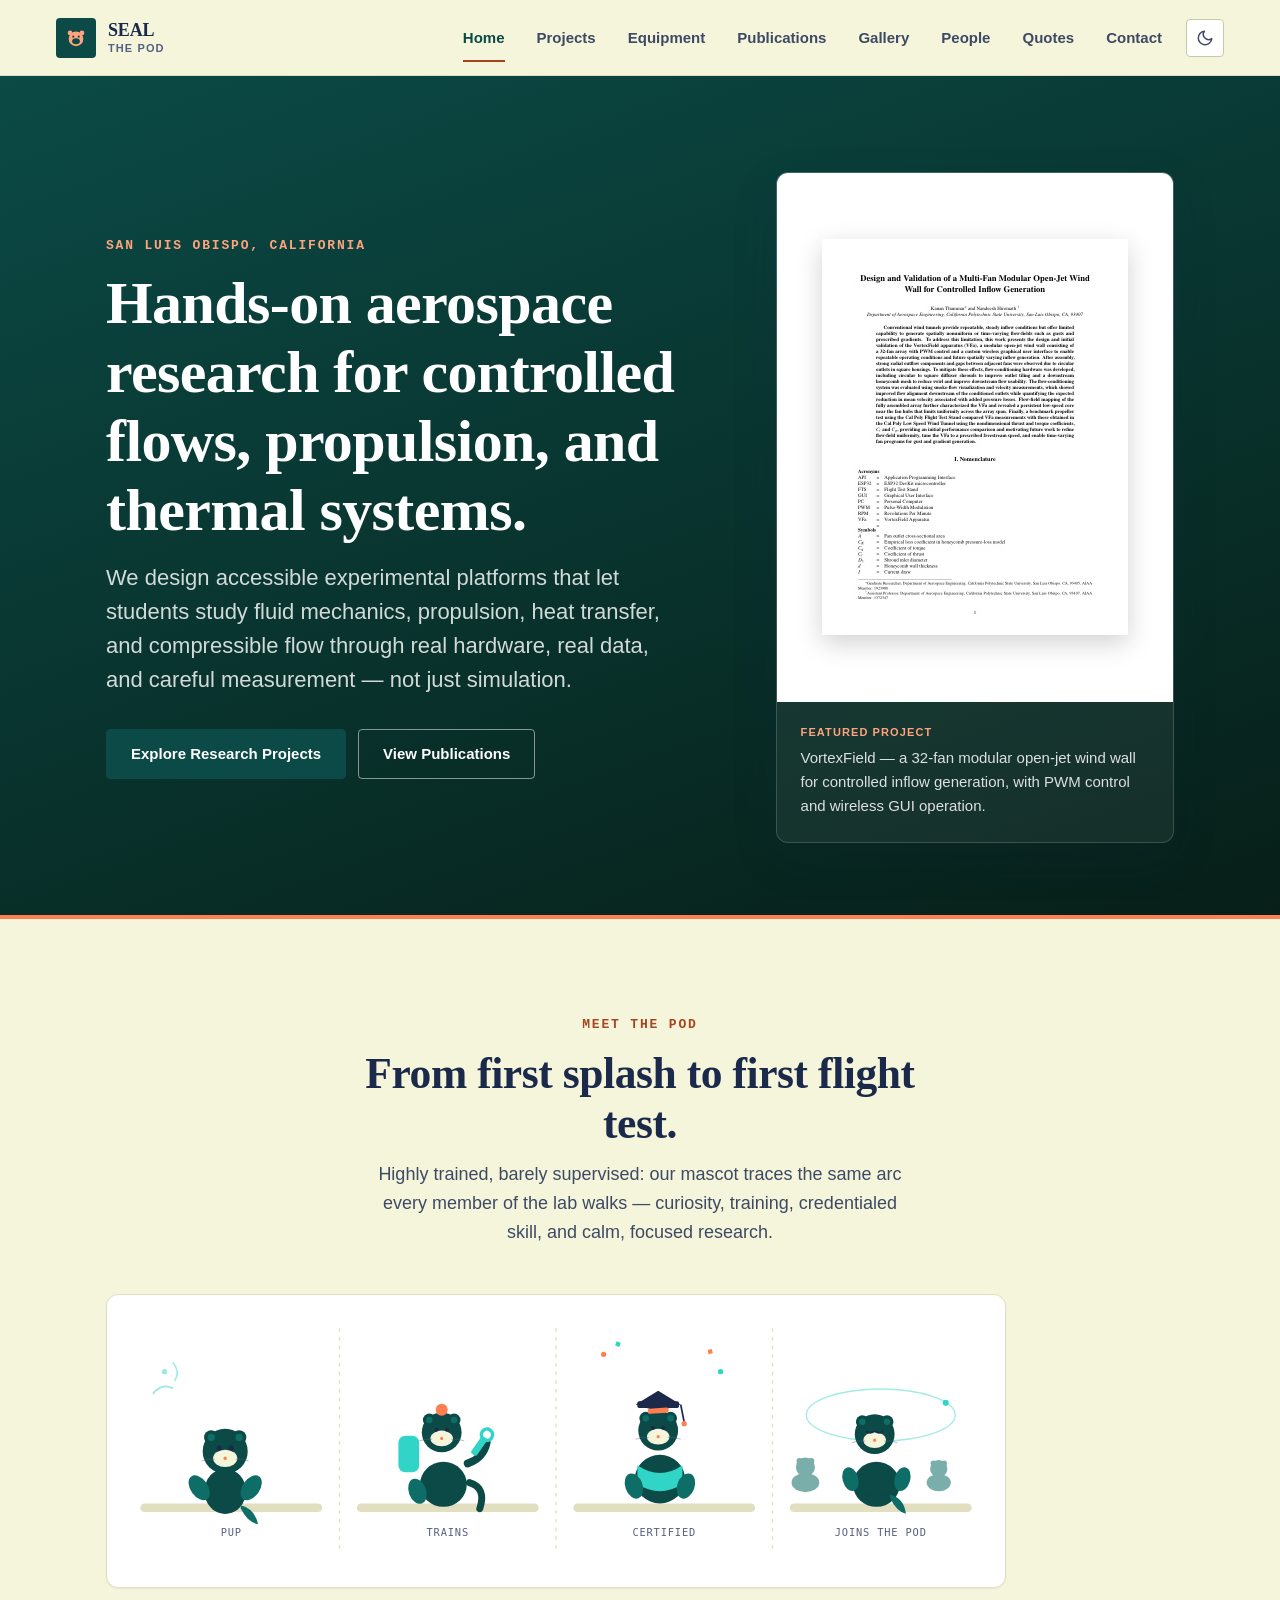
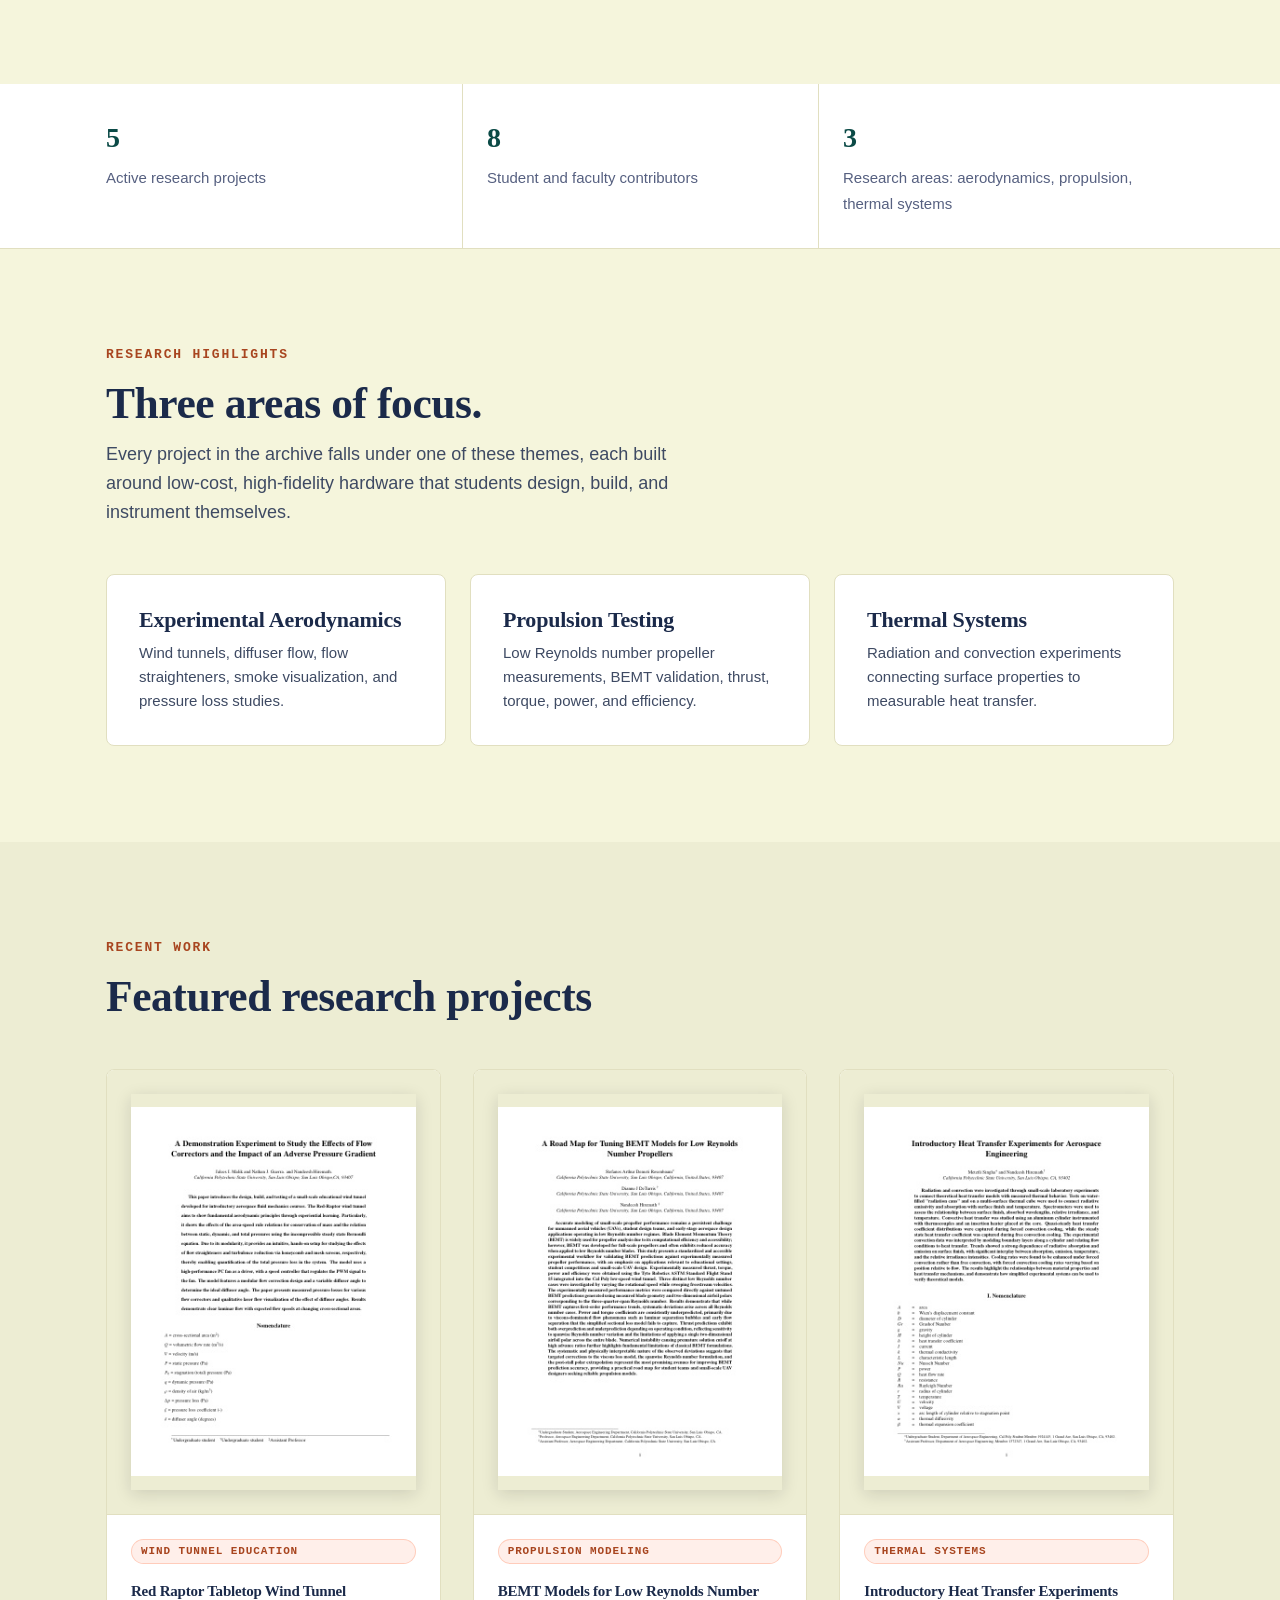
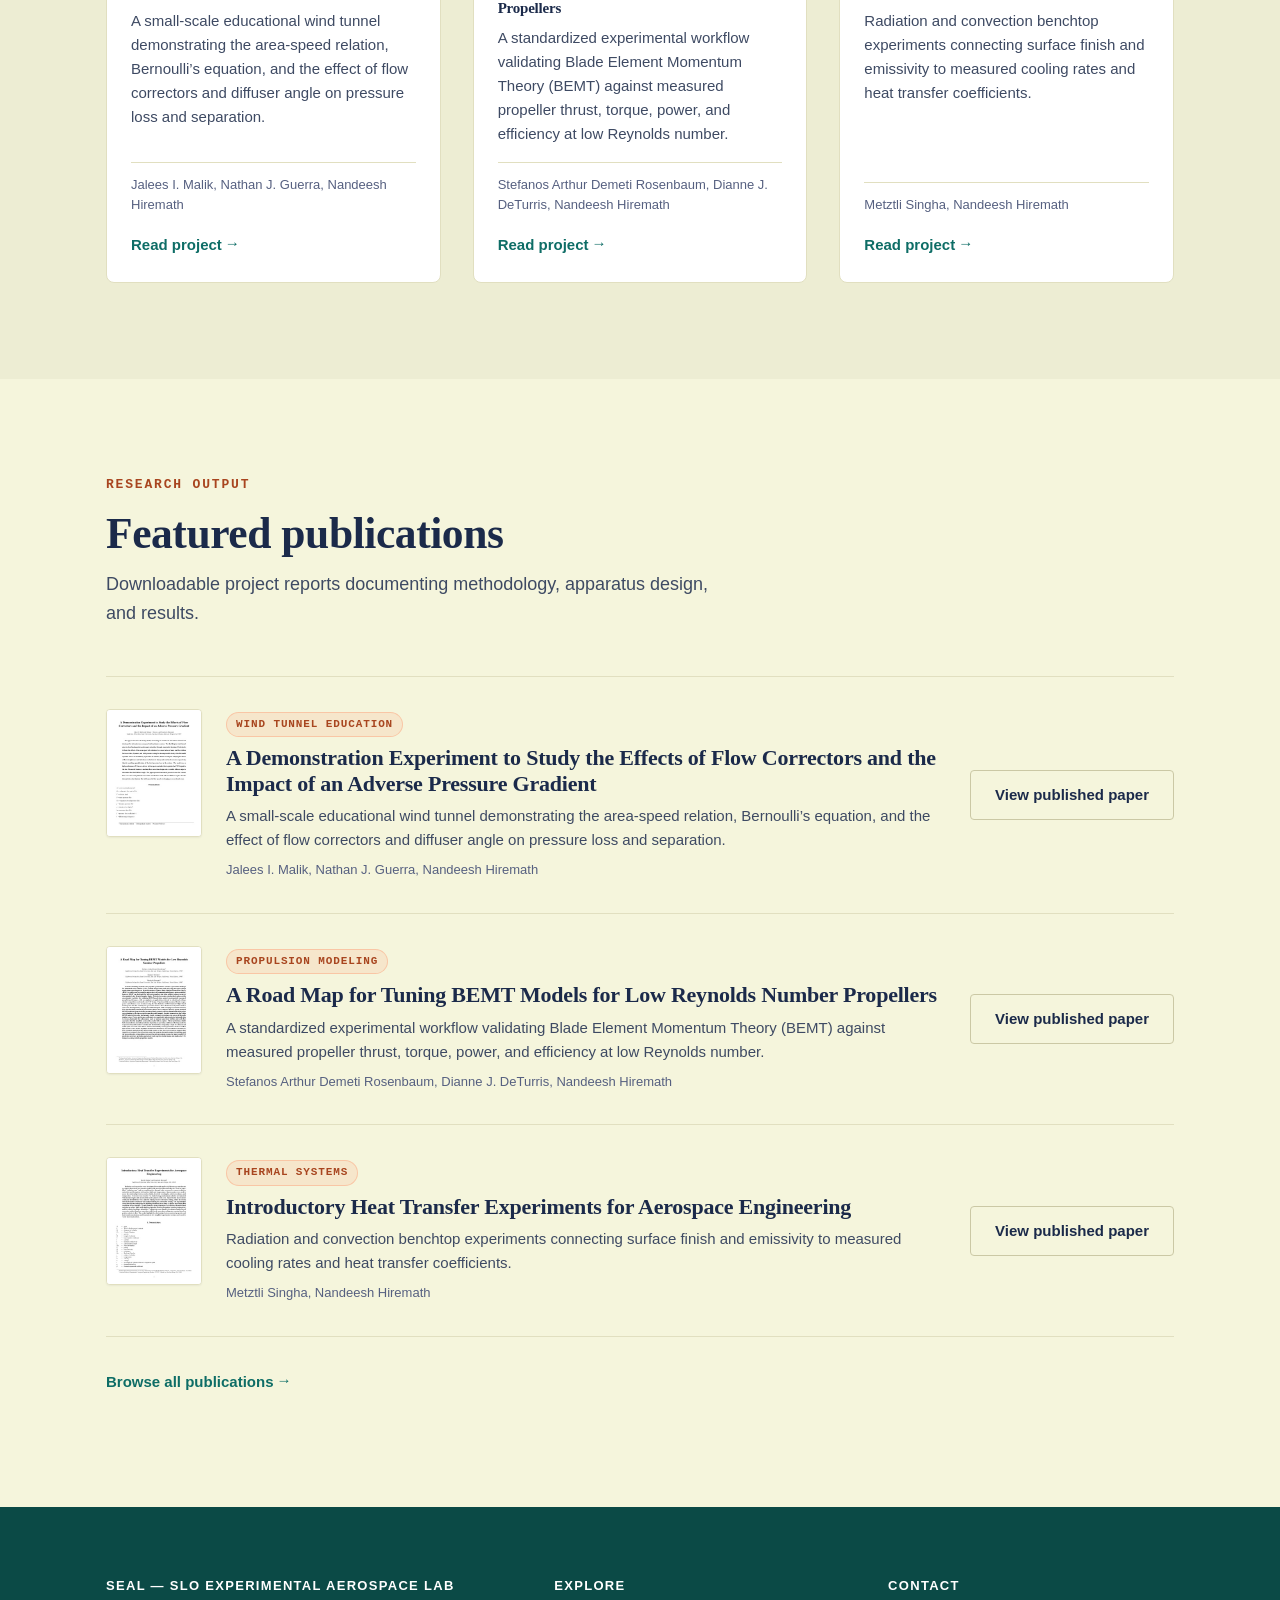
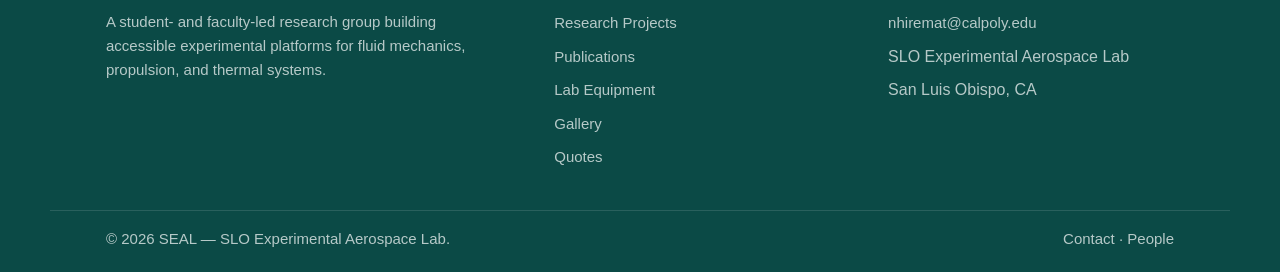
==== commit 0d9f0f4d: "Update brand logo and add Quotes link Updated the brand logo and changed the illustration descriptio" ====
--- a/index.html
+++ b/index.html
@@ -29,7 +29,7 @@
 
   <header class="site-header">
     <a class="brand" href="index.html">
-      <span class="mark" aria-hidden="true"><svg viewBox="0 0 24 24" width="22" height="22" aria-hidden="true"><ellipse cx="12" cy="13" rx="8" ry="9" fill="currentColor"/><ellipse cx="4.5" cy="18" rx="3" ry="1.8" fill="currentColor" transform="rotate(-25 4.5 18)"/><ellipse cx="19.5" cy="18" rx="3" ry="1.8" fill="currentColor" transform="rotate(25 19.5 18)"/><ellipse cx="12" cy="15.5" rx="4.2" ry="3.2" fill="var(--color-primary-900)"/><circle cx="9" cy="10.5" r="1.1" fill="var(--color-primary-900)"/><circle cx="15" cy="10.5" r="1.1" fill="var(--color-primary-900)"/><circle cx="12" cy="14.5" r="0.9" fill="var(--color-primary-900)"/></svg></span>
+      <span class="mark" aria-hidden="true"><svg viewBox="0 0 24 24" width="22" height="22" aria-hidden="true"><circle cx="12" cy="13" r="8" fill="currentColor"/><circle cx="5.5" cy="6.5" r="2.6" fill="currentColor"/><circle cx="18.5" cy="6.5" r="2.6" fill="currentColor"/><ellipse cx="12" cy="15.5" rx="4.2" ry="3.2" fill="var(--color-primary-900)"/><circle cx="9" cy="10.5" r="1.1" fill="var(--color-primary-900)"/><circle cx="15" cy="10.5" r="1.1" fill="var(--color-primary-900)"/><circle cx="12" cy="14.5" r="0.9" fill="var(--color-primary-900)"/></svg></span>
       <span class="brand-text">SEAL<small>The Pod</small></span>
     </a>
     <div class="header-actions">
@@ -40,6 +40,7 @@
         <a href="publications.html">Publications</a>
         <a href="gallery.html">Gallery</a>
         <a href="people.html">People</a>
+        <a href="quotes.html">Quotes</a>
         <a href="contact.html">Contact</a>
       </nav>
       <button class="theme-toggle" type="button" aria-pressed="false" aria-label="Toggle dark mode">
@@ -83,7 +84,7 @@
           <h2>From first splash to first flight test.</h2>
           <p class="lead">Highly trained, barely supervised: our mascot traces the same arc every member of the lab walks — curiosity, training, credentialed skill, and calm, focused research.</p>
         </div>
-        <img class="seal-illustration" src="images/seal-life-stages.svg" alt="Four-panel illustration of a seal progressing from a playful pup, to training with a backpack and a balanced ball, to certification in a cap with a diploma, to a calm veteran researcher welcomed into the pod." loading="lazy">
+        <img class="seal-illustration" src="images/seal-life-stages.svg" alt="Four-panel illustration of an otter progressing from a playful pup, to training with a backpack and a balanced ball, to certification in a cap with a diploma, to a calm veteran researcher welcomed into the pod." loading="lazy">
       </div>
     </section>
 
@@ -161,6 +162,7 @@
           <li><a href="publications.html">Publications</a></li>
           <li><a href="equipment.html">Lab Equipment</a></li>
           <li><a href="gallery.html">Gallery</a></li>
+        <li><a href="quotes.html">Quotes</a></li>
         </ul>
       </div>
       <div>
--- a/css/style.css
+++ b/css/style.css
@@ -1,5 +1,5 @@
 /* =====================================================================
-   SEAL — Order of the Monkeys — Stylesheet
+   SEAL — SLO Experimental Aerospace Lab — Stylesheet
    ---------------------------------------------------------------------
    Organized in sections so future maintainers (including students with
    little CSS experience) can find things quickly:
@@ -476,11 +476,11 @@
 .page-hero .eyebrow { color: var(--color-accent-onDark); }
 
 /* ---------------------------------------------------------------------
-   7b. ORDER OF THE MONKEYS ILLUSTRATION (homepage only)
---------------------------------------------------------------------- */
-.monkeys-section .wrap { text-align: center; }
-.monkeys-section .section-head { max-width: 62ch; margin-left: auto; margin-right: auto; }
-.monkeys-illustration {
+   7b. SEAL POD ILLUSTRATION (homepage only)
+--------------------------------------------------------------------- */
+.seal-section .wrap { text-align: center; }
+.seal-section .section-head { max-width: 62ch; margin-left: auto; margin-right: auto; }
+.seal-illustration {
   width: 100%;
   max-width: 900px;
   height: auto;
@@ -490,6 +490,15 @@
   border: 1px solid var(--color-border);
   box-shadow: var(--shadow-sm);
   padding: var(--sp-4);
+}
+
+/* Fun tagline under the People page <h1> — "Meet the Pod" */
+.pod-tagline {
+  font-style: italic;
+  font-weight: 600;
+  color: var(--color-accent-onDark);
+  font-size: var(--fs-md);
+  margin-bottom: var(--sp-2);
 }
 
 /* ---------------------------------------------------------------------
@@ -951,11 +960,59 @@
   .lightbox-nav { width: 38px; height: 38px; }
   .lightbox-nav.prev { left: var(--sp-3); }
   .lightbox-nav.next { right: var(--sp-3); }
+
+  .quote-list { grid-template-columns: 1fr; }
 }
 
 @media (max-width: 480px) {
   .gallery-grid { grid-template-columns: 1fr; }
 }
+
+/* ---------------------------------------------------------------------
+   17b. QUOTES PAGE
+--------------------------------------------------------------------- */
+.quote-list { display: grid; gap: var(--sp-5); grid-template-columns: repeat(2, 1fr); }
+.quote-card {
+  background: var(--color-surface);
+  border: 1px solid var(--color-border);
+  border-left: 4px solid var(--color-primary-700);
+  border-radius: var(--radius-md);
+  padding: var(--sp-5) var(--sp-6);
+}
+.quote-card.is-red { border-left-color: var(--color-accent-700); }
+.quote-card.is-blue { border-left-color: #2E5FA3; }
+.quote-card.is-featured {
+  grid-column: 1 / -1;
+  border-left-width: 6px;
+  border-left-color: var(--color-accent-700);
+  background: var(--color-surface-alt);
+}
+.quote-card blockquote {
+  margin: 0 0 var(--sp-3);
+  font-family: var(--font-display);
+  font-style: italic;
+  font-size: var(--fs-lg);
+  line-height: 1.4;
+  color: var(--color-ink-900);
+}
+.quote-card.is-featured blockquote { font-size: var(--fs-xl); }
+.quote-card cite {
+  display: block;
+  font-style: normal;
+  font-weight: 600;
+  font-size: var(--fs-xs);
+  text-transform: uppercase;
+  letter-spacing: 0.08em;
+  color: var(--color-ink-500);
+}
+.quote-legend {
+  margin-top: var(--sp-7);
+  padding-top: var(--sp-5);
+  border-top: 1px solid var(--color-border);
+  color: var(--color-ink-500);
+  font-size: var(--fs-xs);
+}
+.quote-legend strong { color: var(--color-ink-700); }
 
 /* ---------------------------------------------------------------------
    17. PRINT STYLES
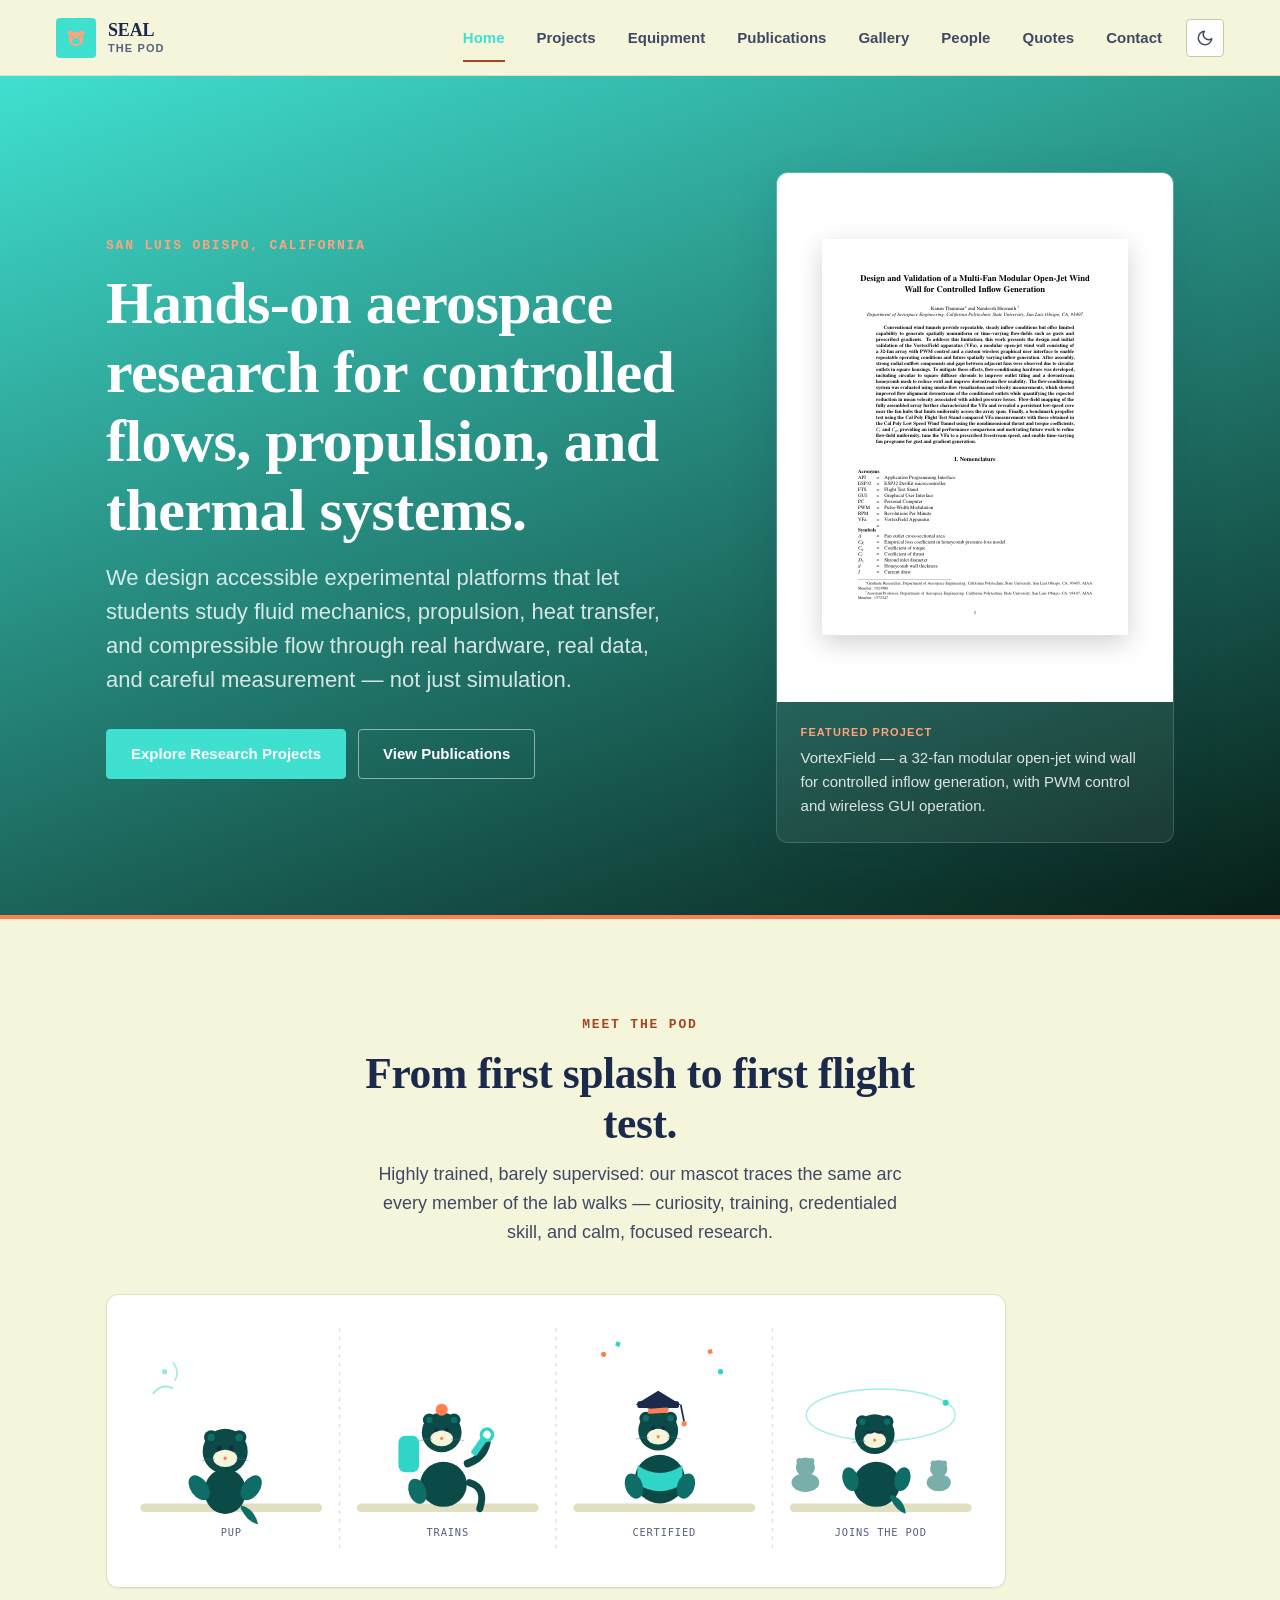
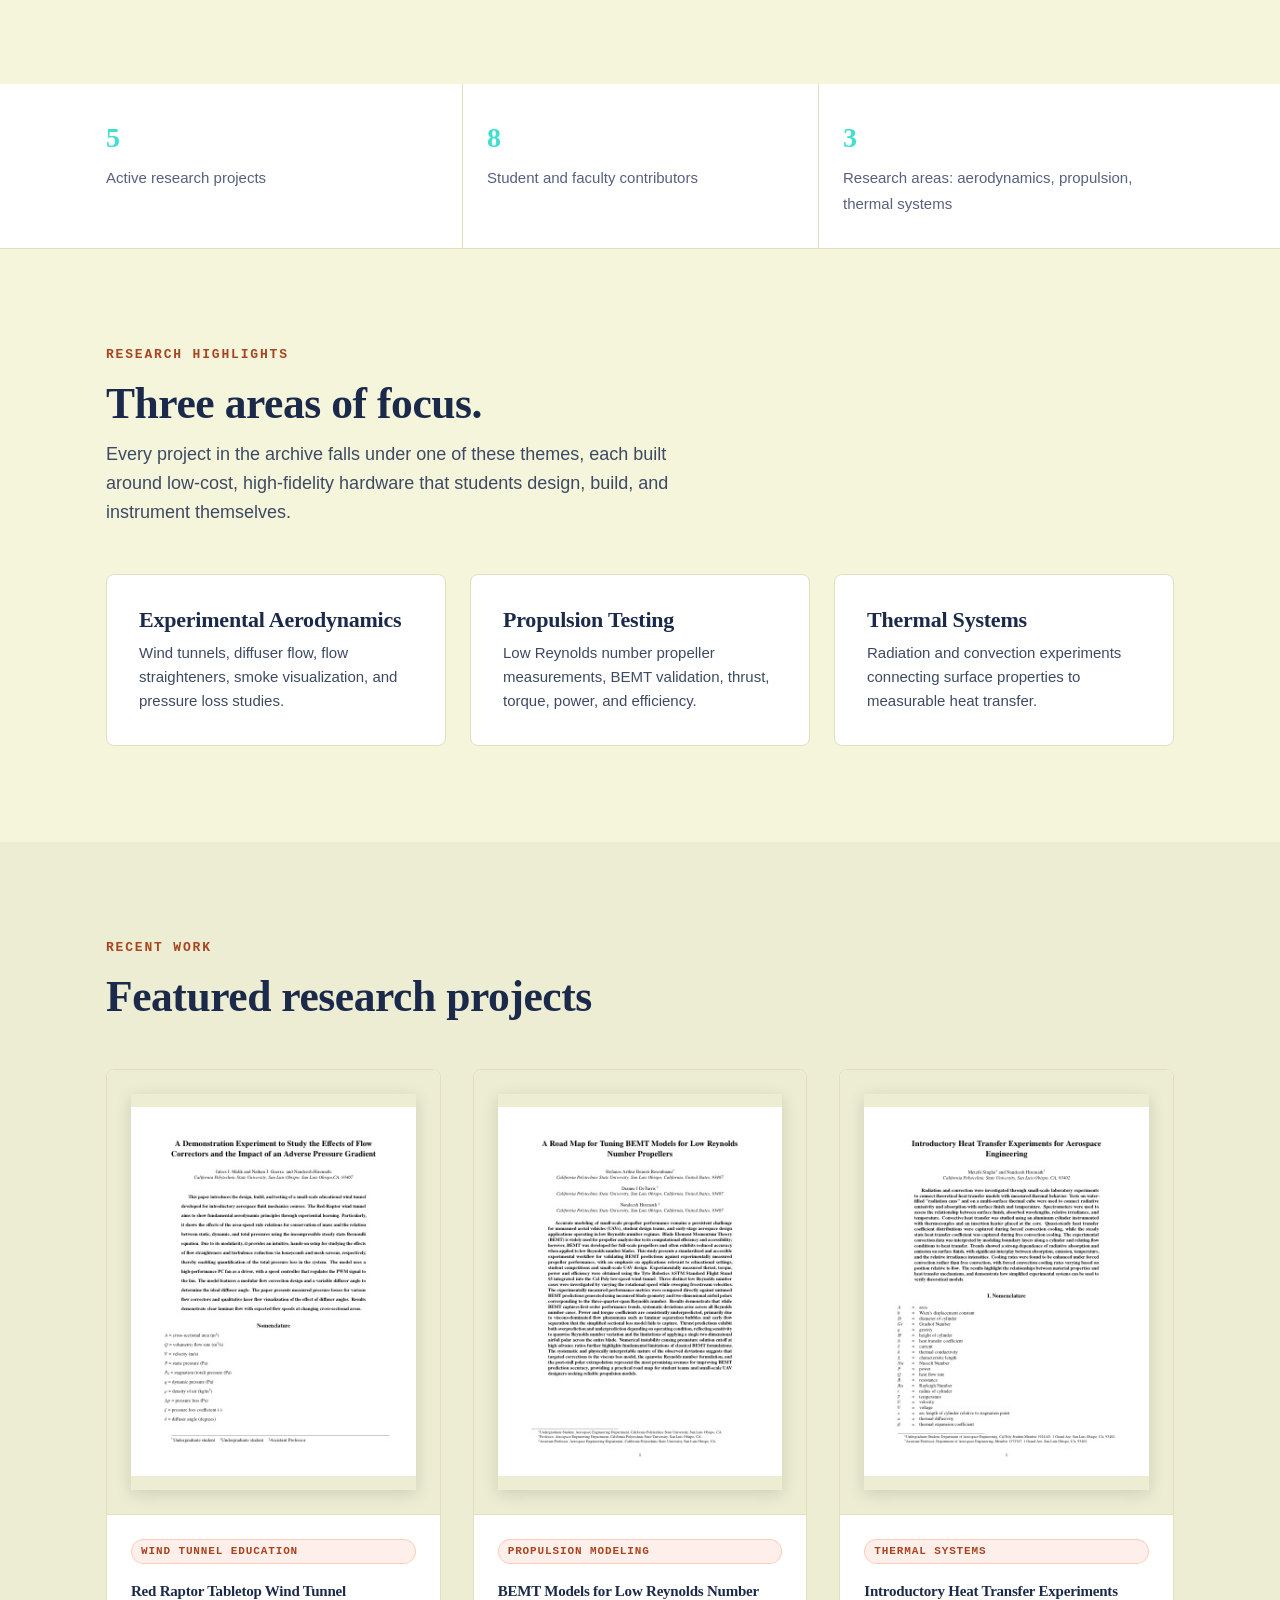
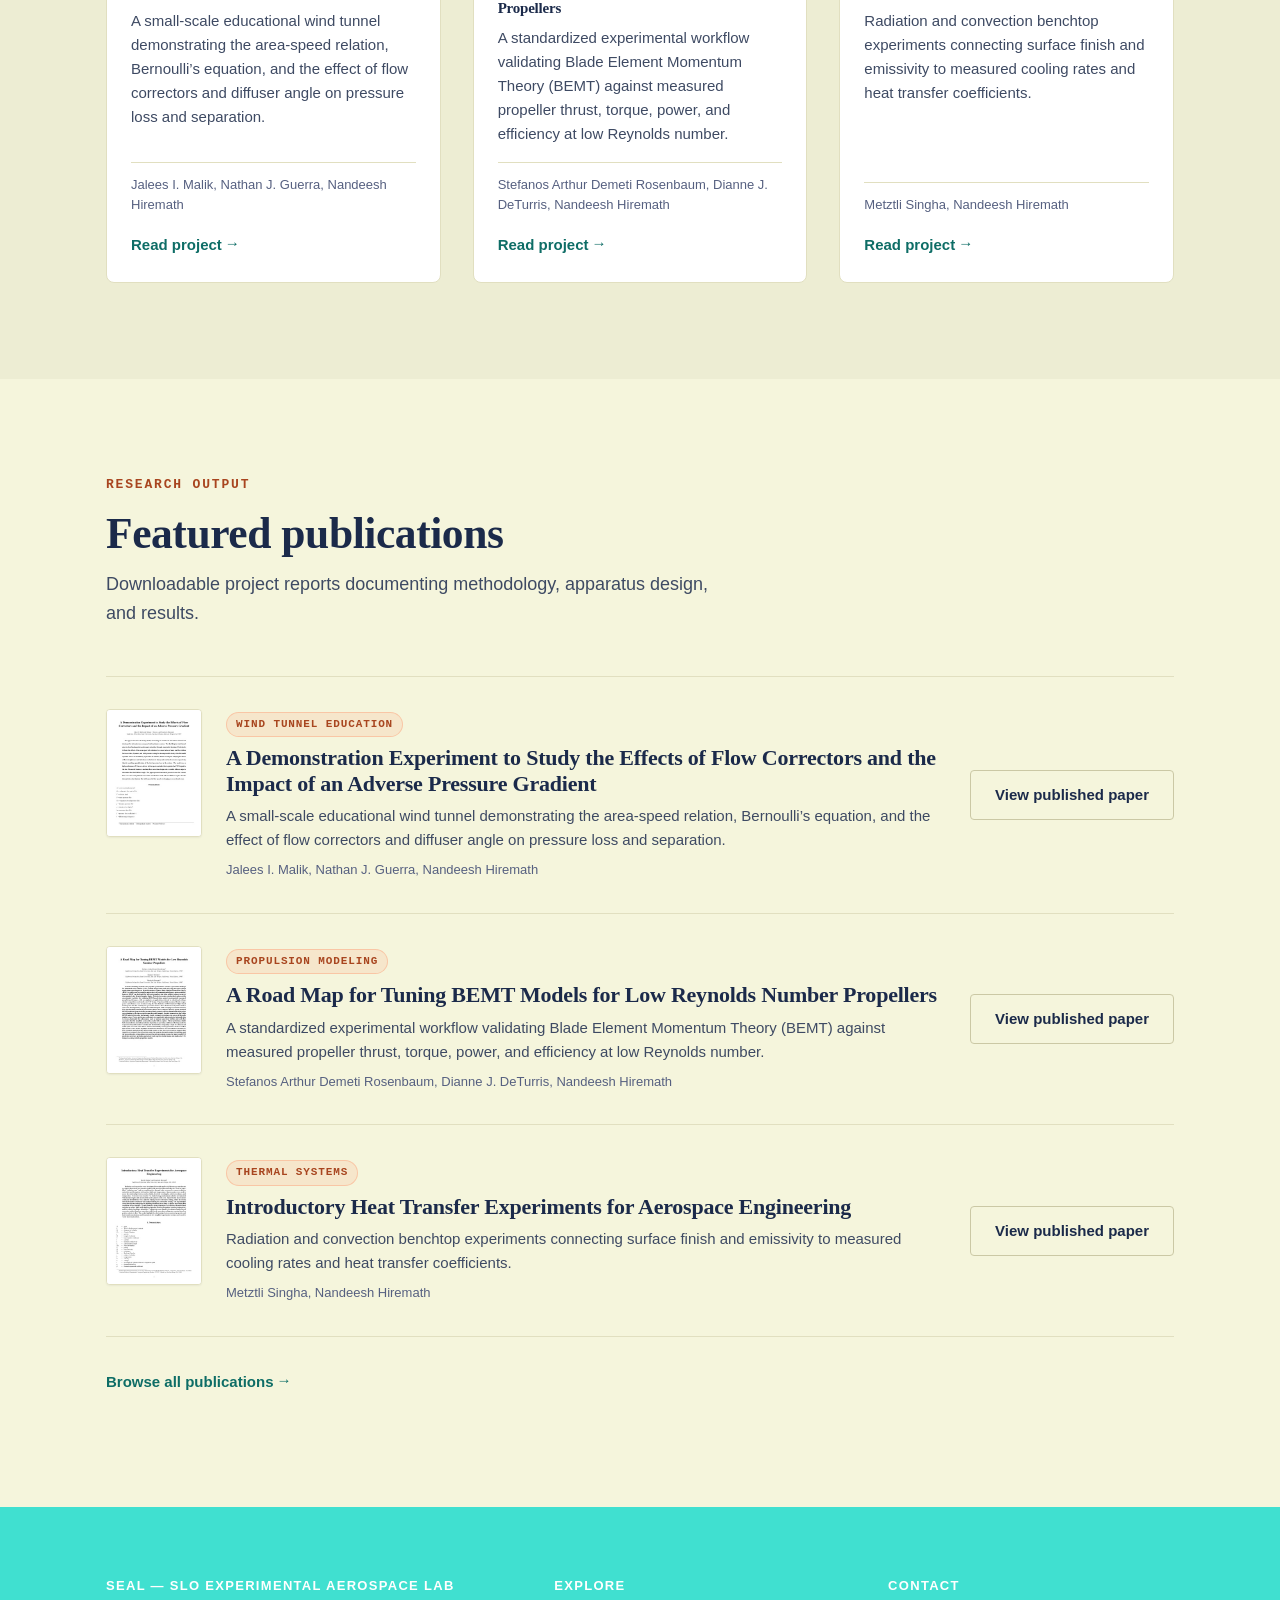
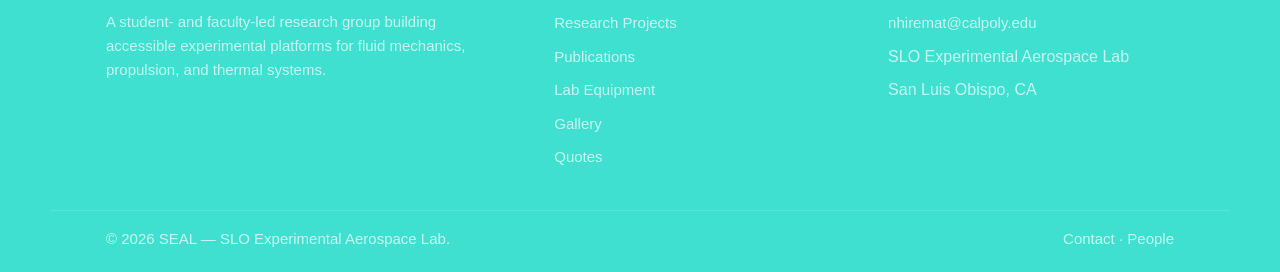
==== commit d7aa303c: "Update theme color in index.html" ====
--- a/index.html
+++ b/index.html
@@ -3,7 +3,7 @@
 <head>
   <meta charset="utf-8">
   <meta name="viewport" content="width=device-width, initial-scale=1">
-  <meta name="theme-color" content="#0B4A46">
+  <meta name="theme-color" content="#40E0D0">
   <link rel="icon" href="favicon.svg" type="image/svg+xml">
   <title>SEAL &mdash; SLO Experimental Aerospace Lab</title>
   <meta name="description" content="SEAL, the SLO Experimental Aerospace Lab. Meet the Pod: hands-on aerospace research building accessible experimental platforms for wind tunnel testing, propulsion, heat transfer, and compressible flow.">
--- a/css/style.css
+++ b/css/style.css
@@ -34,7 +34,7 @@
 --------------------------------------------------------------------- */
 :root {
   /* --- Brand colors (turquoise / cream / coral, deep indigo navy for contrast) --- */
-  --color-primary-900: #0B4A46;   /* dominant dark teal — headers, footer, buttons */
+  --color-primary-900: #40E0D0;   /* dominant dark teal — headers, footer, buttons */
   --color-primary-700: #0E6D66;   /* primary teal — links, accents */
   --color-primary-600: #12897F;   /* hover state */
   --color-brand-500: #30D5C8;     /* literal bright turquoise — decorative/non-text use only */
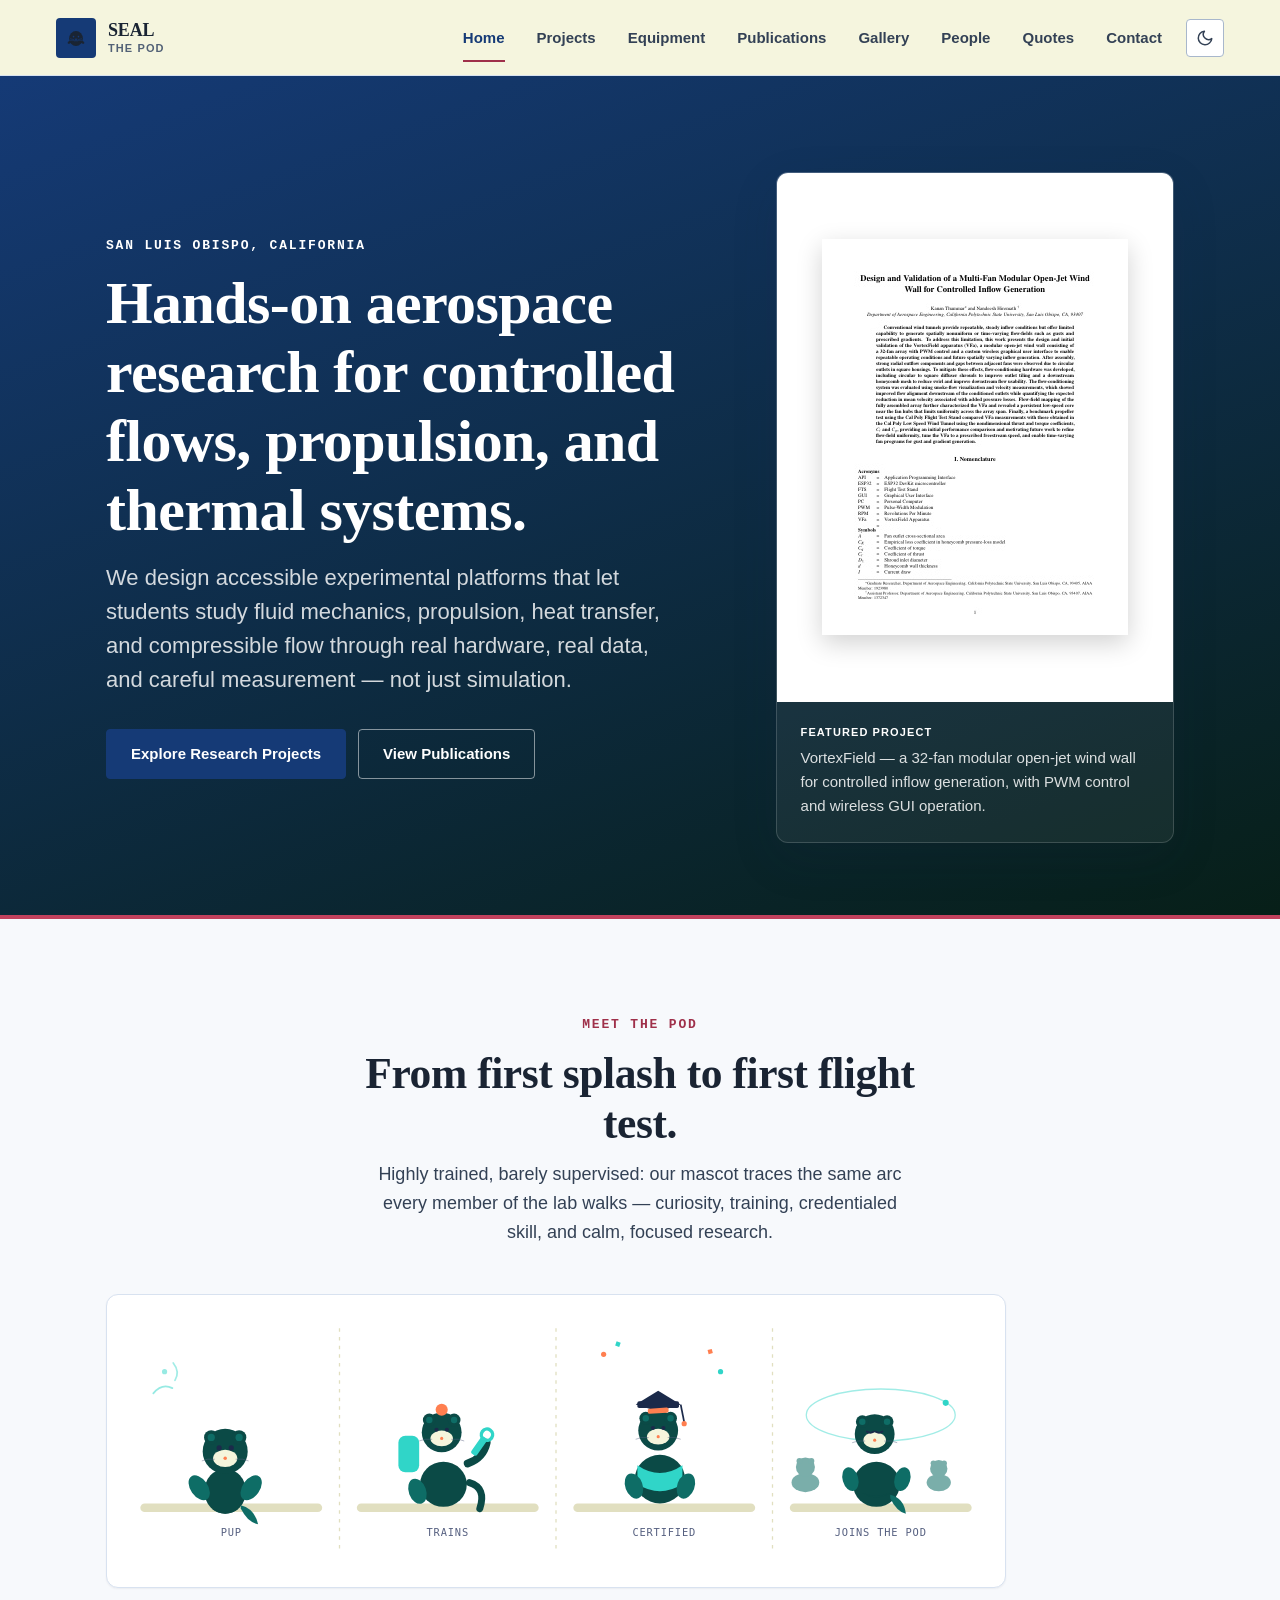
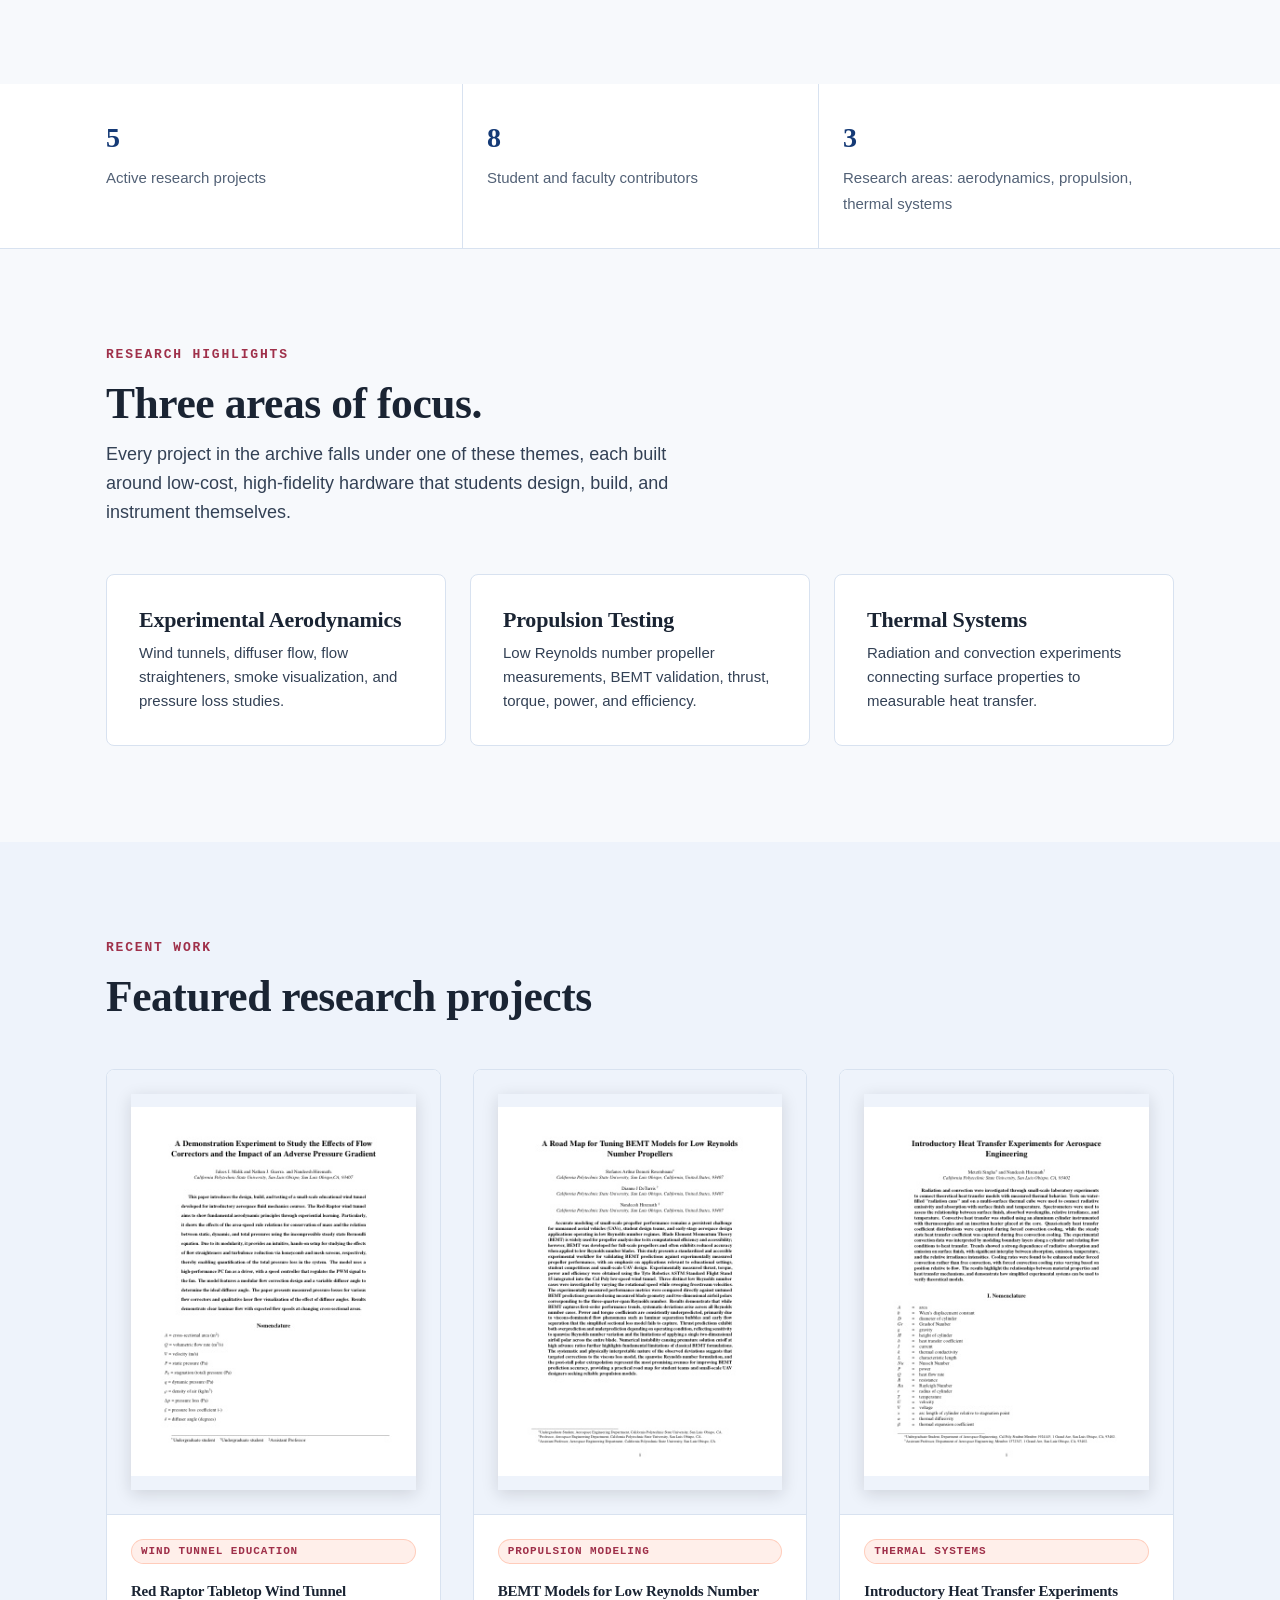
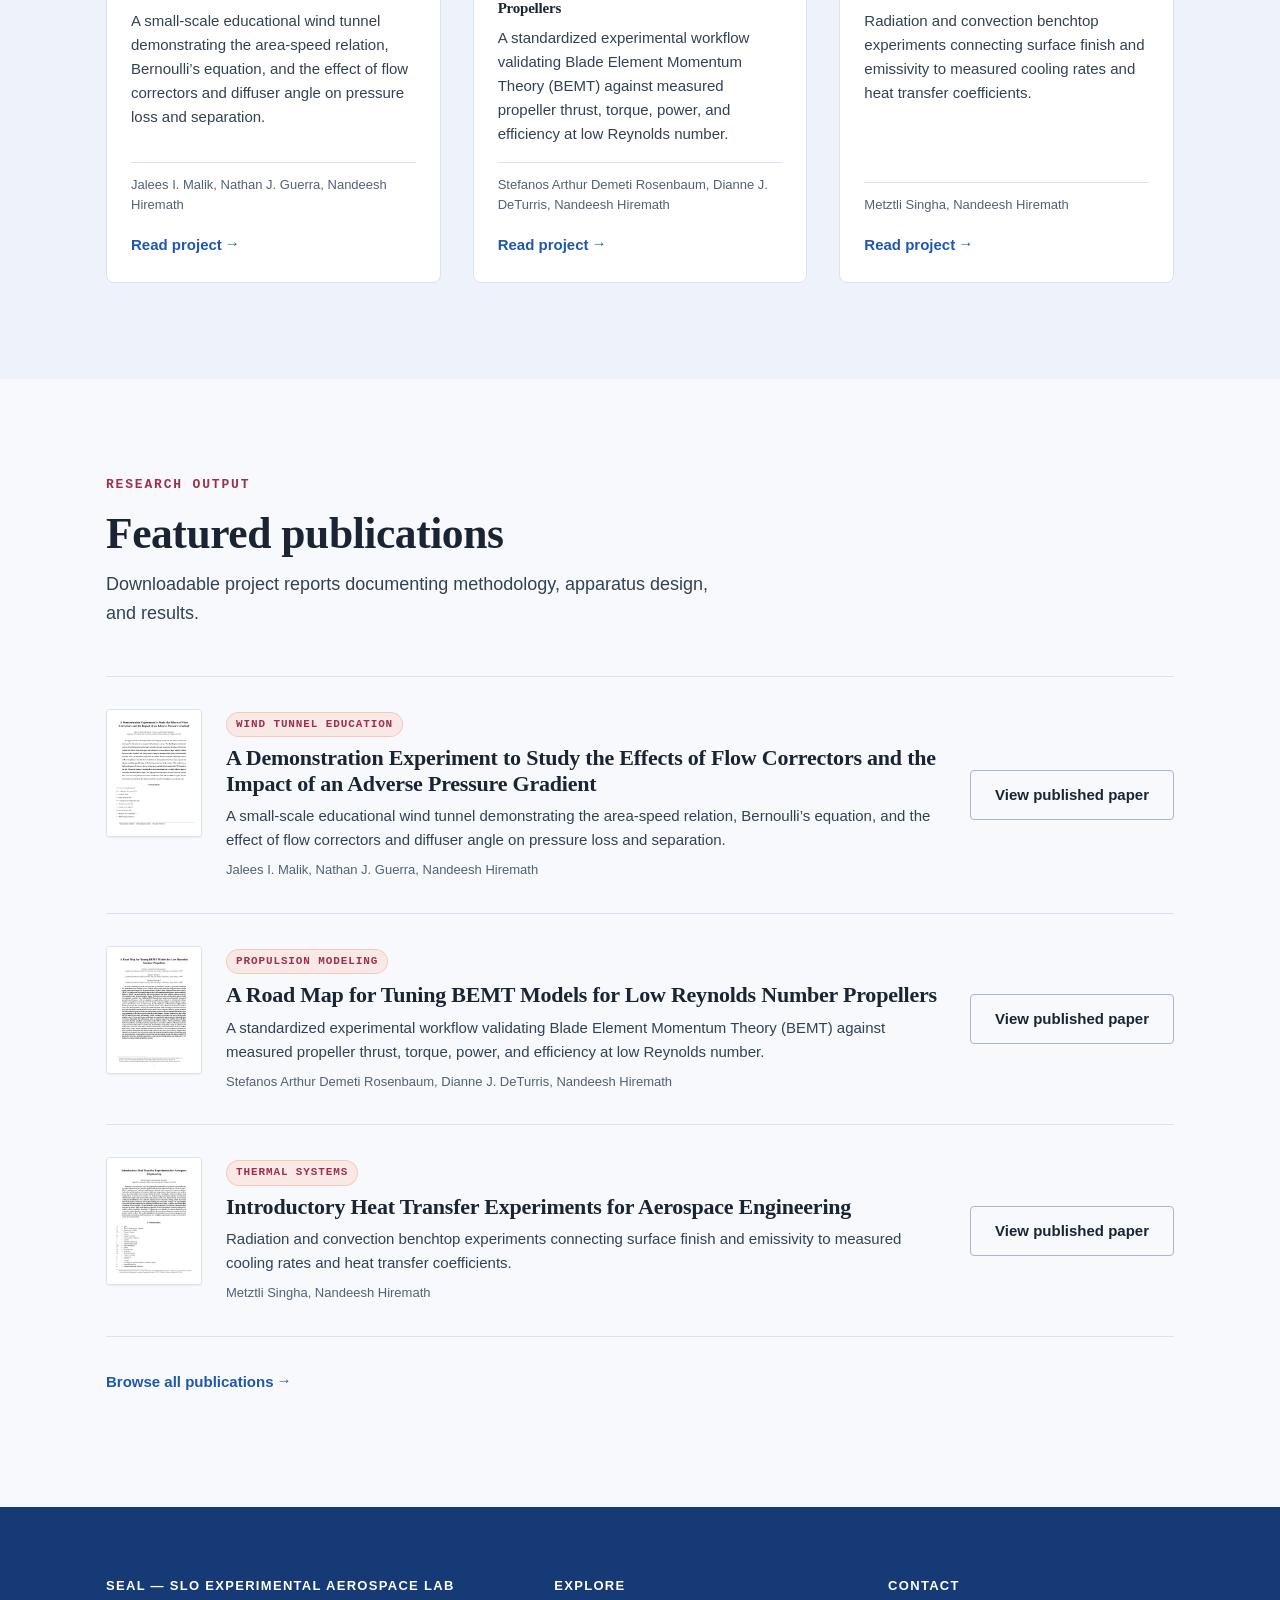
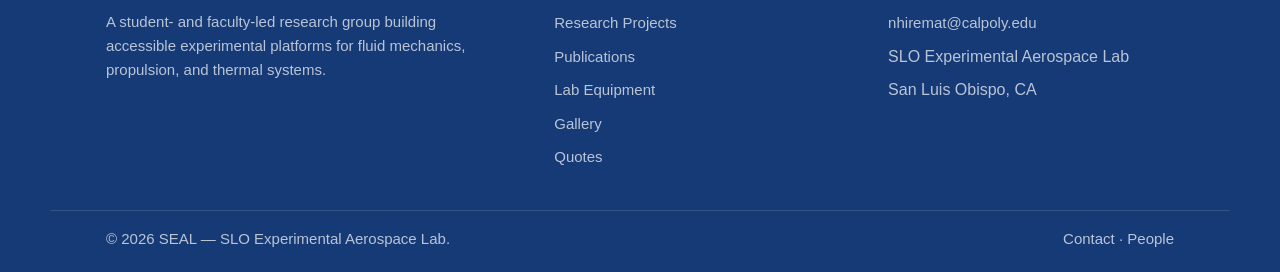
==== commit 28e34179: "Add seal SVG graphic to site header" ====
--- a/index.html
+++ b/index.html
@@ -29,7 +29,34 @@
 
   <header class="site-header">
     <a class="brand" href="index.html">
-      <span class="mark" aria-hidden="true"><svg viewBox="0 0 24 24" width="22" height="22" aria-hidden="true"><circle cx="12" cy="13" r="8" fill="currentColor"/><circle cx="5.5" cy="6.5" r="2.6" fill="currentColor"/><circle cx="18.5" cy="6.5" r="2.6" fill="currentColor"/><ellipse cx="12" cy="15.5" rx="4.2" ry="3.2" fill="var(--color-primary-900)"/><circle cx="9" cy="10.5" r="1.1" fill="var(--color-primary-900)"/><circle cx="15" cy="10.5" r="1.1" fill="var(--color-primary-900)"/><circle cx="12" cy="14.5" r="0.9" fill="var(--color-primary-900)"/></svg></span>
+      <span class="mark" aria-hidden="true">
+          <svg viewBox="0 0 24 24" width="22" height="22" aria-hidden="true">
+            <!-- seal head/body -->
+            <ellipse cx="12" cy="12.5" rx="7.5" ry="8.2" fill="currentColor"/>
+            <!-- flippers -->
+            <ellipse cx="5.2" cy="16.5" rx="2.5" ry="1.3" transform="rotate(-28 5.2 16.5)" fill="currentColor"/>
+            <ellipse cx="18.8" cy="16.5" rx="2.5" ry="1.3" transform="rotate(28 18.8 16.5)" fill="currentColor"/>
+            <!-- eyes -->
+            <circle cx="9.3" cy="10.5" r="0.9" fill="var(--color-primary-900)"/>
+            <circle cx="14.7" cy="10.5" r="0.9" fill="var(--color-primary-900)"/>
+            <!-- muzzle -->
+            <ellipse cx="12" cy="14.2" rx="3.2" ry="2.2" fill="var(--color-primary-900)" opacity="0.18"/>
+            <!-- nose -->
+            <circle cx="12" cy="13.5" r="0.9" fill="var(--color-primary-900)"/>
+            <!-- mouth -->
+            <path d="M12 14.3 C11.4 15.1 10.6 15.2 10 14.9 M12 14.3 C12.6 15.1 13.4 15.2 14 14.9"
+                  fill="none"
+                  stroke="var(--color-primary-900)"
+                  stroke-width="0.7"
+                  stroke-linecap="round"/>
+            <!-- whiskers -->
+            <path d="M9.5 13.8 L5.8 12.8 M9.4 14.5 L5.5 14.6 M14.5 13.8 L18.2 12.8 M14.6 14.5 L18.5 14.6"
+                  fill="none"
+                  stroke="var(--color-primary-900)"
+                  stroke-width="0.6"
+                  stroke-linecap="round"/>
+          </svg>
+        </span>
       <span class="brand-text">SEAL<small>The Pod</small></span>
     </a>
     <div class="header-actions">
--- a/css/style.css
+++ b/css/style.css
@@ -34,30 +34,36 @@
 --------------------------------------------------------------------- */
 :root {
   /* --- Brand colors (turquoise / cream / coral, deep indigo navy for contrast) --- */
-  --color-primary-900: #40E0D0;   /* dominant dark teal — headers, footer, buttons */
-  --color-primary-700: #0E6D66;   /* primary teal — links, accents */
-  --color-primary-600: #12897F;   /* hover state */
-  --color-brand-500: #30D5C8;     /* literal bright turquoise — decorative/non-text use only */
-  --color-accent-600:  #FF7F50;   /* punchy coral — borders, tints, decorative use only */
-  --color-accent-700:  #A8451F;   /* accent text on LIGHT backgrounds — passes AA (5.4:1) */
-  --color-accent-onDark: #FFA37E; /* accent text on DARK backgrounds (hero, badges) — passes AA (5.2:1) */
-
-  /* --- Neutral / ink scale (deep indigo navy) --- */
-  --color-ink-900: #1B2A4A;       /* body text */
-  --color-ink-700: #3E4A63;       /* secondary text */
-  --color-ink-500: #566080;       /* muted / meta text — meets AA (5.6:1+) */
-  --color-ink-300: #A6ADBD;       /* disabled / faint */
-
-  /* --- Surfaces --- */
-  --color-bg: #F5F5DC;            /* grounding neutral — page background */
-  --color-surface: #ffffff;       /* cards, header */
-  --color-surface-alt: #EDEDD3;   /* subtle alternating section bg */
-  --color-border: #E1DFC0;        /* hairline borders */
-  --color-border-strong: #CBC8A5;
-
-  /* --- Feedback / focus --- */
-  --color-focus: #1B2A4A;         /* navy focus ring, high contrast on cream */
-
+  /* --- Primary / brand scale (blue) --- */
+--color-primary-900: #153A76;   /* darkest blue — headers / strong emphasis */
+--color-primary-700: #1F57AE;   /* primary links / text accents — WCAG AA+ */
+--color-primary-600: #2F6ECF;   /* buttons / hover states — WCAG AA with white text */
+--color-primary-500: #73A5F4;   /* literal brand blue — decorative, fills, large UI elements */
+--color-primary-100: #E8F0FD;   /* pale blue tint — selected / highlighted backgrounds */
+
+/* --- Complementary accent scale (coral / rose) --- */
+--color-accent-700: #9F304A;    /* accent text on light backgrounds — WCAG AAA */
+--color-accent-600: #C2415D;    /* accent links / badges — WCAG AA */
+--color-accent-500: #E4667D;    /* decorative accent — non-text use */
+--color-accent-100: #FCE8EC;    /* subtle accent background */
+
+/* --- Neutral / ink scale (blue-gray) --- */
+--color-ink-900: #1A2433;       /* primary body text — very high contrast */
+--color-ink-700: #334155;       /* secondary headings / text */
+--color-ink-500: #526176;       /* muted / metadata text — WCAG AA */
+--color-ink-400: #64748B;       /* lowest recommended normal-text gray on white */
+--color-ink-300: #A8B7CC;       /* disabled / decorative only */
+
+/* --- Surfaces --- */
+--color-bg: #F7F9FC;            /* cool off-white page background */
+--color-surface: #FFFFFF;       /* cards, header, dialogs */
+--color-surface-alt: #EEF3FB;   /* alternating sections */
+--color-border: #D8E2F0;        /* subtle borders */
+--color-border-strong: #A8B7CC; /* stronger dividers / controls */
+
+/* --- Feedback / focus --- */
+--color-focus: #1F57AE;         /* high-contrast focus ring */
+   
   /* --- Typography --- */
   --font-display: Georgia, 'Iowan Old Style', 'Palatino Linotype', 'Book Antiqua', serif;
   --font-body: -apple-system, BlinkMacSystemFont, 'Segoe UI', Roboto, Helvetica, Arial, sans-serif;
@@ -112,30 +118,54 @@
    cascade does the work.
 --------------------------------------------------------------------- */
 :root[data-theme="dark"] {
-  --color-primary-700: #30D5C8;   /* raw turquoise reads great on dark bg */
-  --color-primary-600: #5EE6DA;
-  --color-accent-600:  #FF7F50;
-  --color-accent-700:  #FFA37E;
-  --color-accent-onDark: #FFA37E;
-
-  --color-ink-900: #EEF0F5;
-  --color-ink-700: #C7CCDC;
-  --color-ink-500: #8B96B3;
-  --color-ink-300: #4C5670;
-
-  --color-bg: #0C1524;
-  --color-surface: #131E33;
-  --color-surface-alt: #182545;
-  --color-border: #223255;
-  --color-border-strong: #304368;
-
-  --color-focus: #30D5C8;
-
-  --header-bg: rgba(12, 21, 36, 0.9);
-
-  --shadow-sm: 0 1px 2px rgba(0, 0, 0, 0.35);
-  --shadow-md: 0 6px 24px rgba(0, 0, 0, 0.45);
-  --shadow-lg: 0 16px 48px rgba(0, 0, 0, 0.55);
+  /* --- Primary / brand scale (blue) --- */
+--color-primary-700: #73A5F4;   /* primary links / accents — ~7.3:1 on page bg */
+--color-primary-600: #8DB7F7;   /* hover / active state — ~8.9:1 on page bg */
+--color-primary-500: #A9C9FA;   /* brighter highlight / decorative emphasis */
+--color-primary-300: #C9DDFC;   /* subtle icons / selected-state details */
+
+/* Important:
+   Use dark text, not white text, on #73A5F4 buttons.
+   White on #73A5F4 is only ~2.5:1.
+*/
+--color-primary-on: #0C1524;
+
+
+/* --- Complementary accent scale (coral / rose) --- */
+--color-accent-600: #F08A9D;    /* accent text / icons — ~7.7:1 on page bg */
+--color-accent-700: #FF9CAF;    /* brighter accent / hover — ~9.3:1 on page bg */
+--color-accent-onDark: #FF9CAF; /* accent text on dark surfaces */
+--color-accent-300: #FFC4CE;    /* subtle decorative / selected details */
+
+
+/* --- Neutral / ink scale (cool blue-gray) --- */
+--color-ink-900: #EEF0F5;       /* primary body text — ~16:1 on page bg */
+--color-ink-700: #C7CCDC;       /* secondary text — ~11.4:1 */
+--color-ink-500: #9EA9C1;       /* muted / metadata text — ~7.7:1 */
+--color-ink-300: #55627E;       /* disabled / decorative only */
+
+
+/* --- Surfaces --- */
+--color-bg: #0C1524;            /* main page background */
+--color-surface: #131E33;       /* cards, header, modals */
+--color-surface-alt: #182545;   /* elevated / alternating sections */
+
+--color-border: #223255;        /* subtle structural borders */
+--color-border-strong: #304368; /* prominent dividers / controls */
+
+
+/* --- Feedback / focus --- */
+--color-focus: #73A5F4;         /* highly visible focus ring on dark surfaces */
+
+
+/* --- Header --- */
+--header-bg: rgba(12, 21, 36, 0.90);
+
+
+/* --- Shadows --- */
+--shadow-sm: 0 1px 2px rgba(0, 0, 0, 0.35);
+--shadow-md: 0 6px 24px rgba(0, 0, 0, 0.45);
+--shadow-lg: 0 16px 48px rgba(0, 0, 0, 0.55);
 }
 
 /* Respect the OS preference the first time a visitor arrives, before
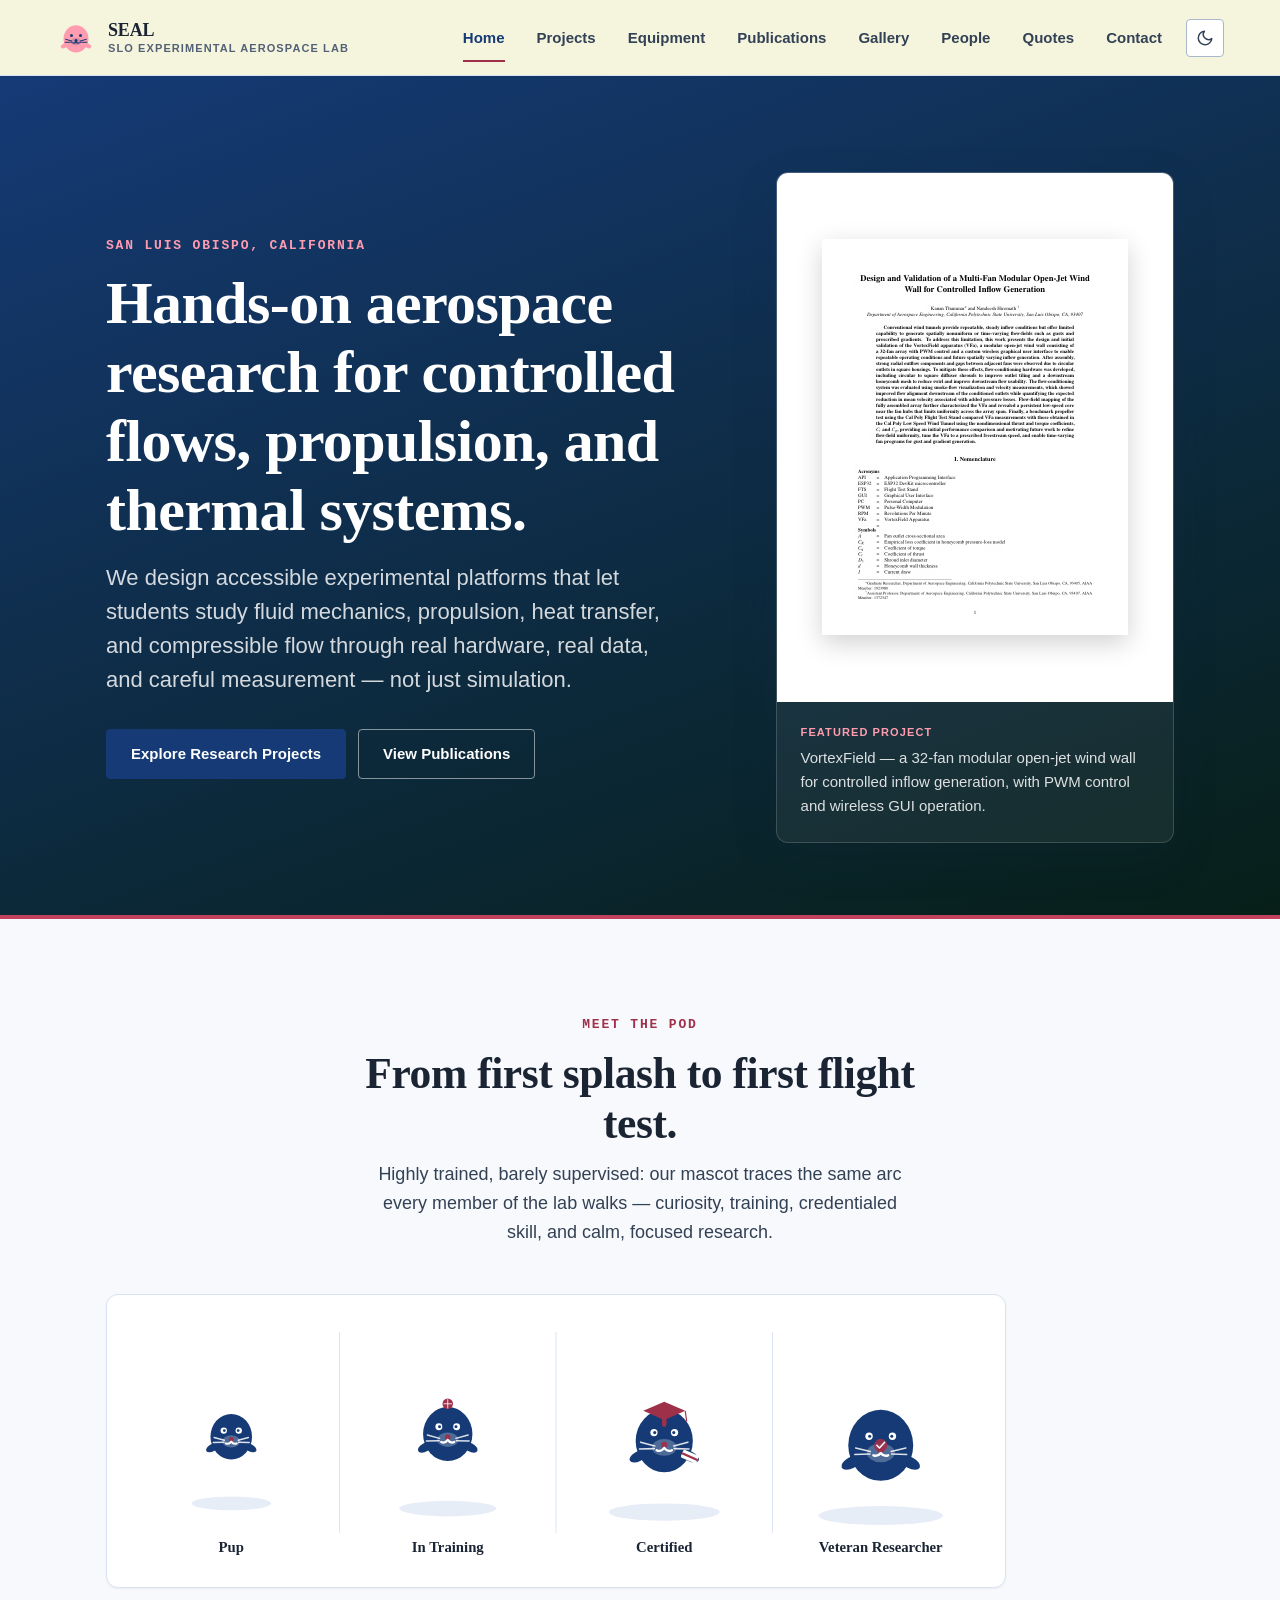
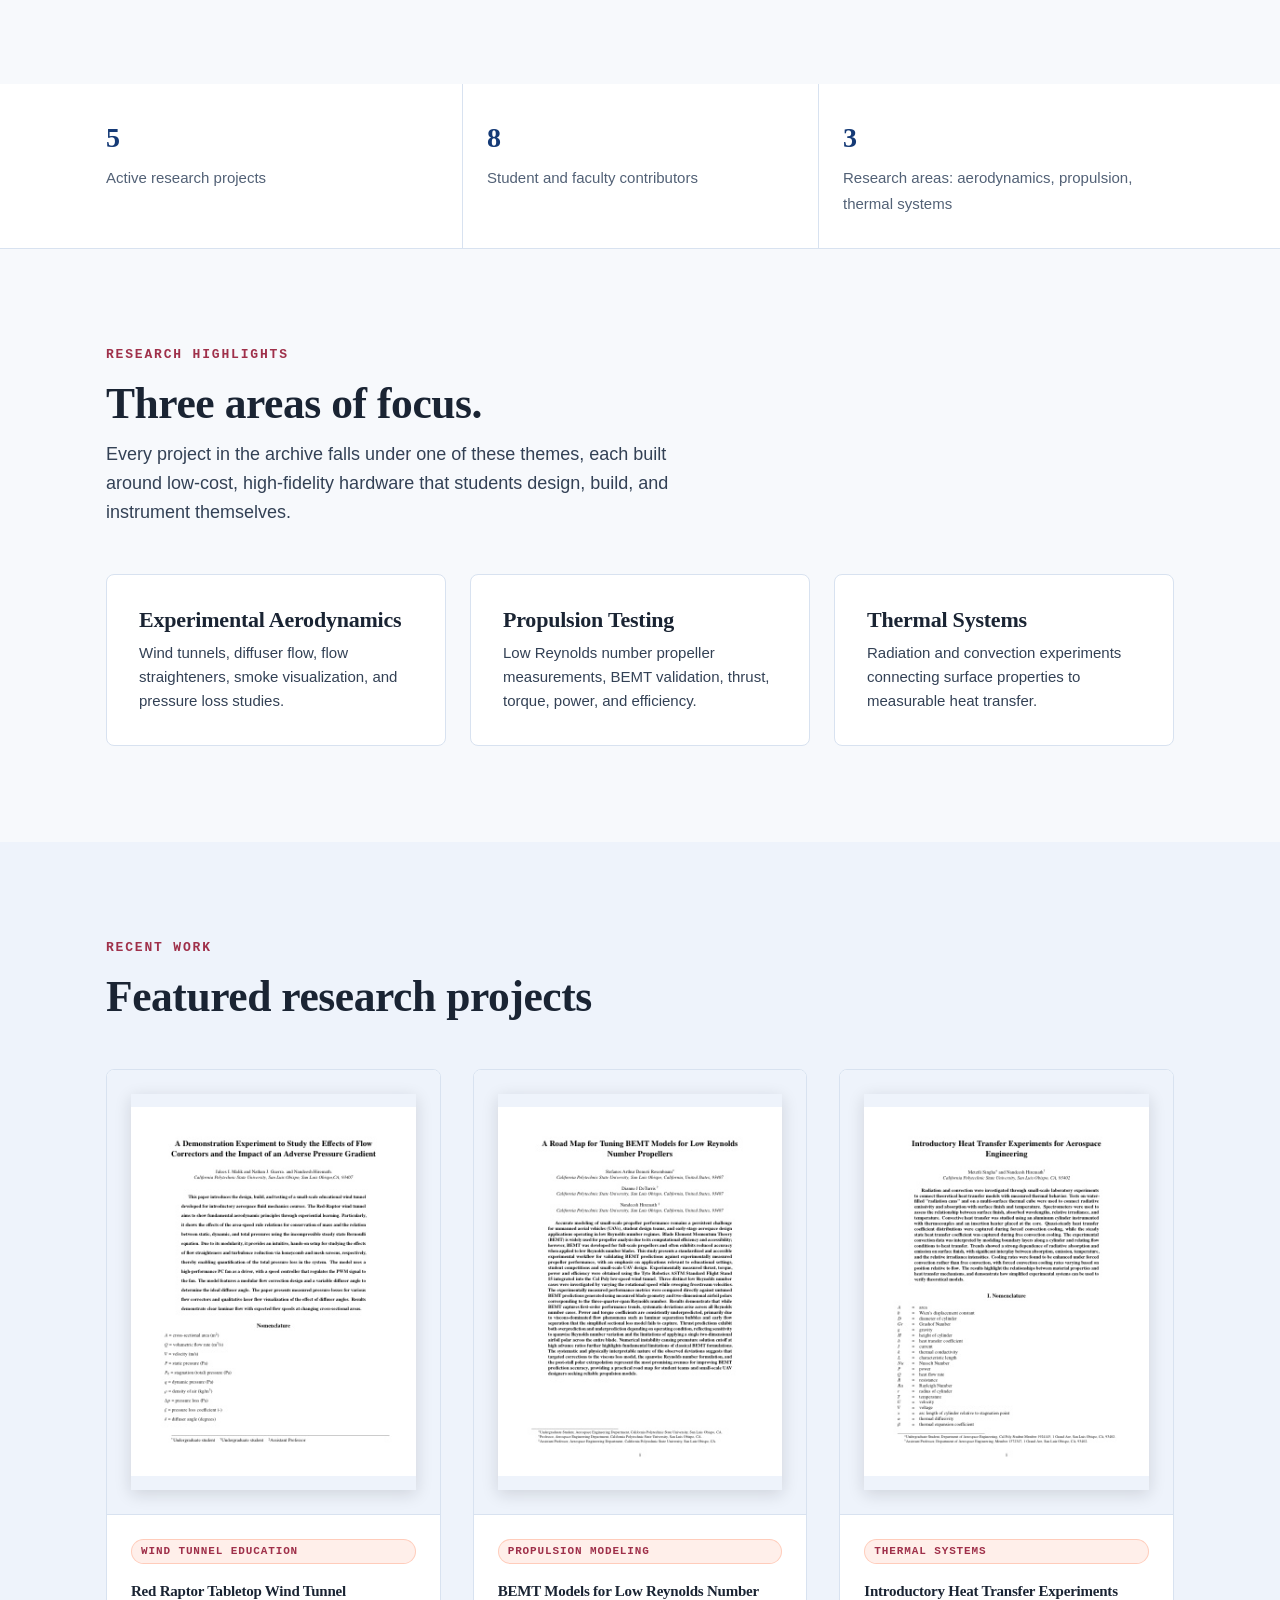
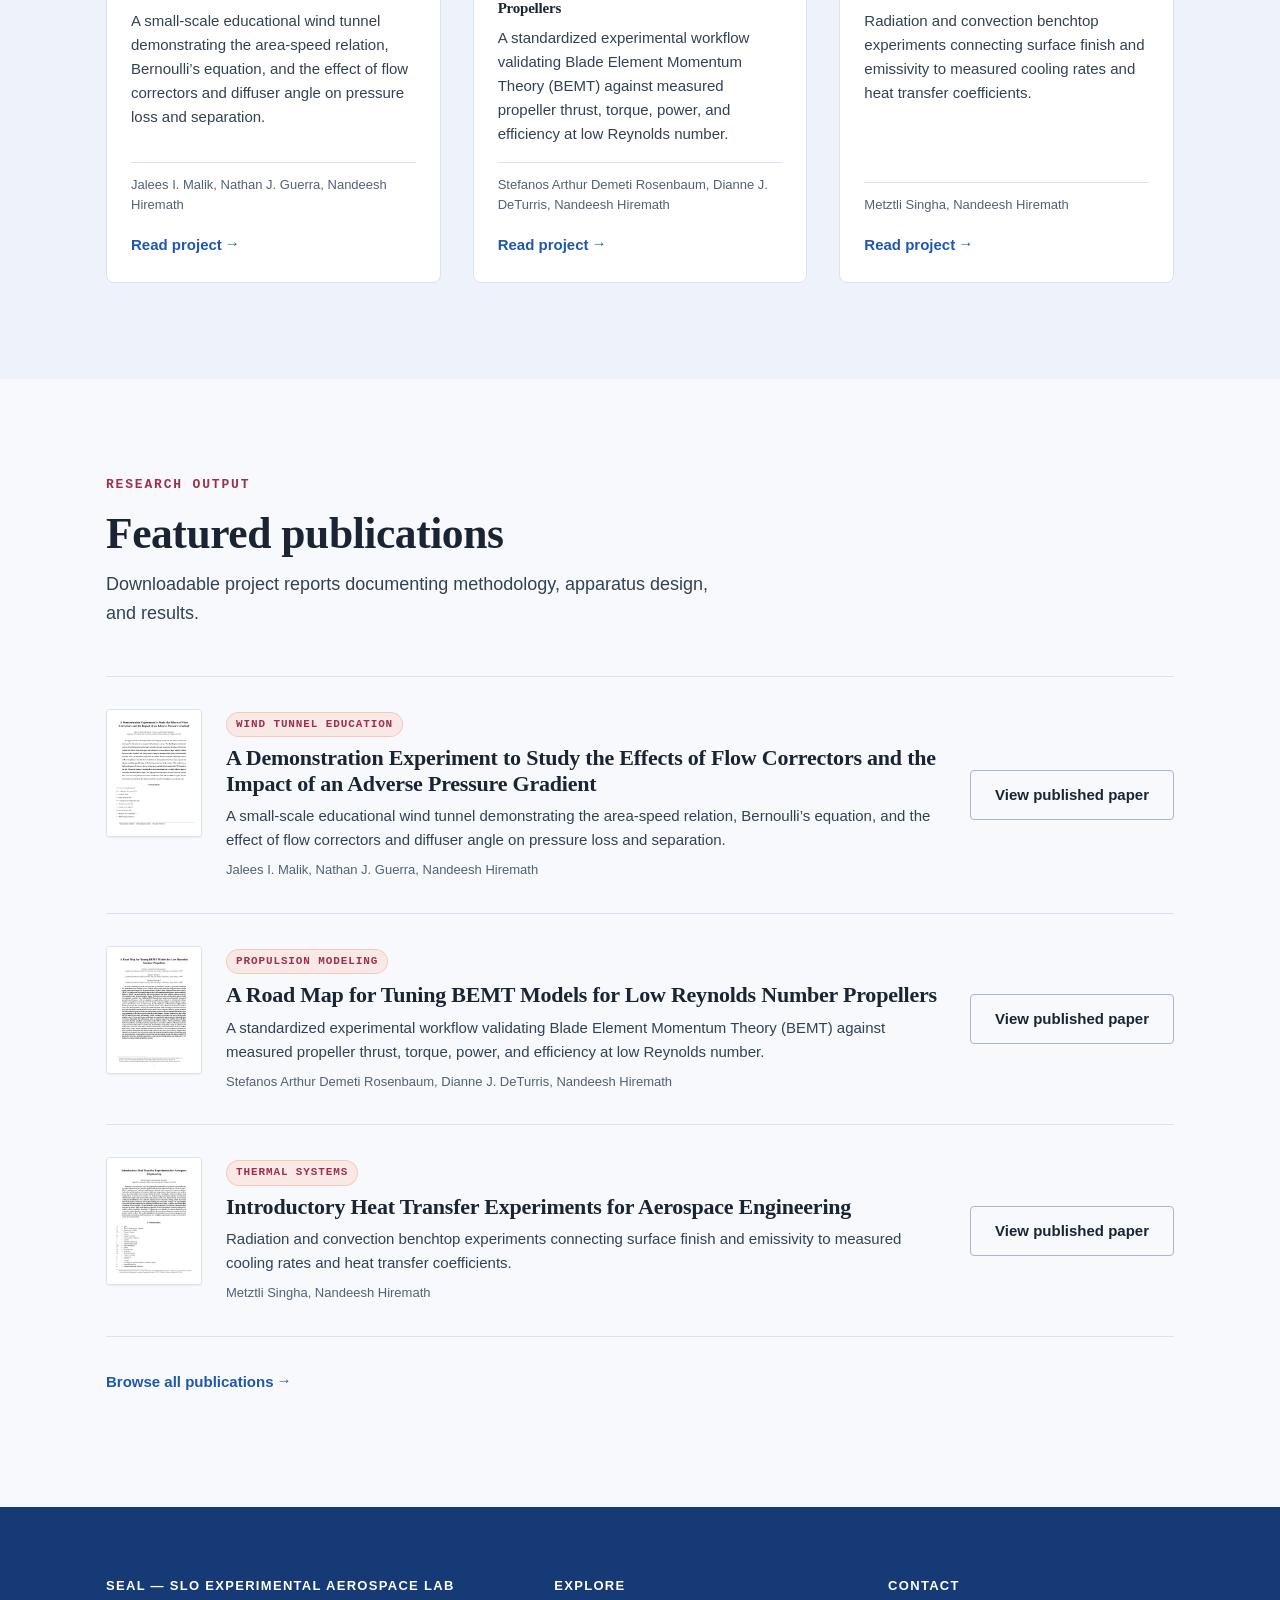
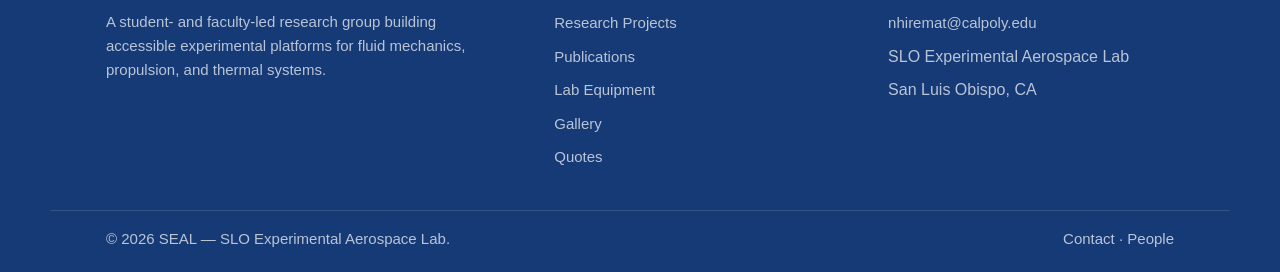
==== commit d76855a1: "Update SVG size and brand text in index.html" ====
--- a/index.html
+++ b/index.html
@@ -30,7 +30,7 @@
   <header class="site-header">
     <a class="brand" href="index.html">
       <span class="mark" aria-hidden="true">
-          <svg viewBox="0 0 24 24" width="22" height="22" aria-hidden="true">
+          <svg viewBox="0 0 24 24" width="40" height="40" aria-hidden="true">
             <!-- seal head/body -->
             <ellipse cx="12" cy="12.5" rx="7.5" ry="8.2" fill="currentColor"/>
             <!-- flippers -->
@@ -57,7 +57,7 @@
                   stroke-linecap="round"/>
           </svg>
         </span>
-      <span class="brand-text">SEAL<small>The Pod</small></span>
+      <span class="brand-text">SEAL<small>SLO Experimental Aerospace Lab</small></span>
     </a>
     <div class="header-actions">
       <nav class="nav" id="primary-nav" aria-label="Primary">
@@ -111,7 +111,7 @@
           <h2>From first splash to first flight test.</h2>
           <p class="lead">Highly trained, barely supervised: our mascot traces the same arc every member of the lab walks — curiosity, training, credentialed skill, and calm, focused research.</p>
         </div>
-        <img class="seal-illustration" src="images/seal-life-stages.svg" alt="Four-panel illustration of an otter progressing from a playful pup, to training with a backpack and a balanced ball, to certification in a cap with a diploma, to a calm veteran researcher welcomed into the pod." loading="lazy">
+        <img class="seal-illustration" src="images/seal-life-stages.svg" alt="Four-panel illustration of a seal progressing from a playful pup, to training with a backpack and a balanced ball, to certification in a cap with a diploma, to a calm veteran researcher welcomed into the pod." loading="lazy">
       </div>
     </section>
 
--- a/css/style.css
+++ b/css/style.css
@@ -63,6 +63,7 @@
 
 /* --- Feedback / focus --- */
 --color-focus: #1F57AE;         /* high-contrast focus ring */
+  --color-accent-onDark: #FF9CAF; /* salmon on dark-navy surfaces (avatars, header mark) — same value in both themes since those elements keep a dark background regardless of theme */
    
   /* --- Typography --- */
   --font-display: Georgia, 'Iowan Old Style', 'Palatino Linotype', 'Book Antiqua', serif;
@@ -300,7 +301,8 @@
   width: 40px;
   height: 40px;
   border-radius: var(--radius-sm);
-  background: var(--color-primary-900);
+  background: transparent;
+  box-shadow: none;
   color: var(--color-accent-onDark);
   font-family: var(--font-mono);
   font-weight: 700;
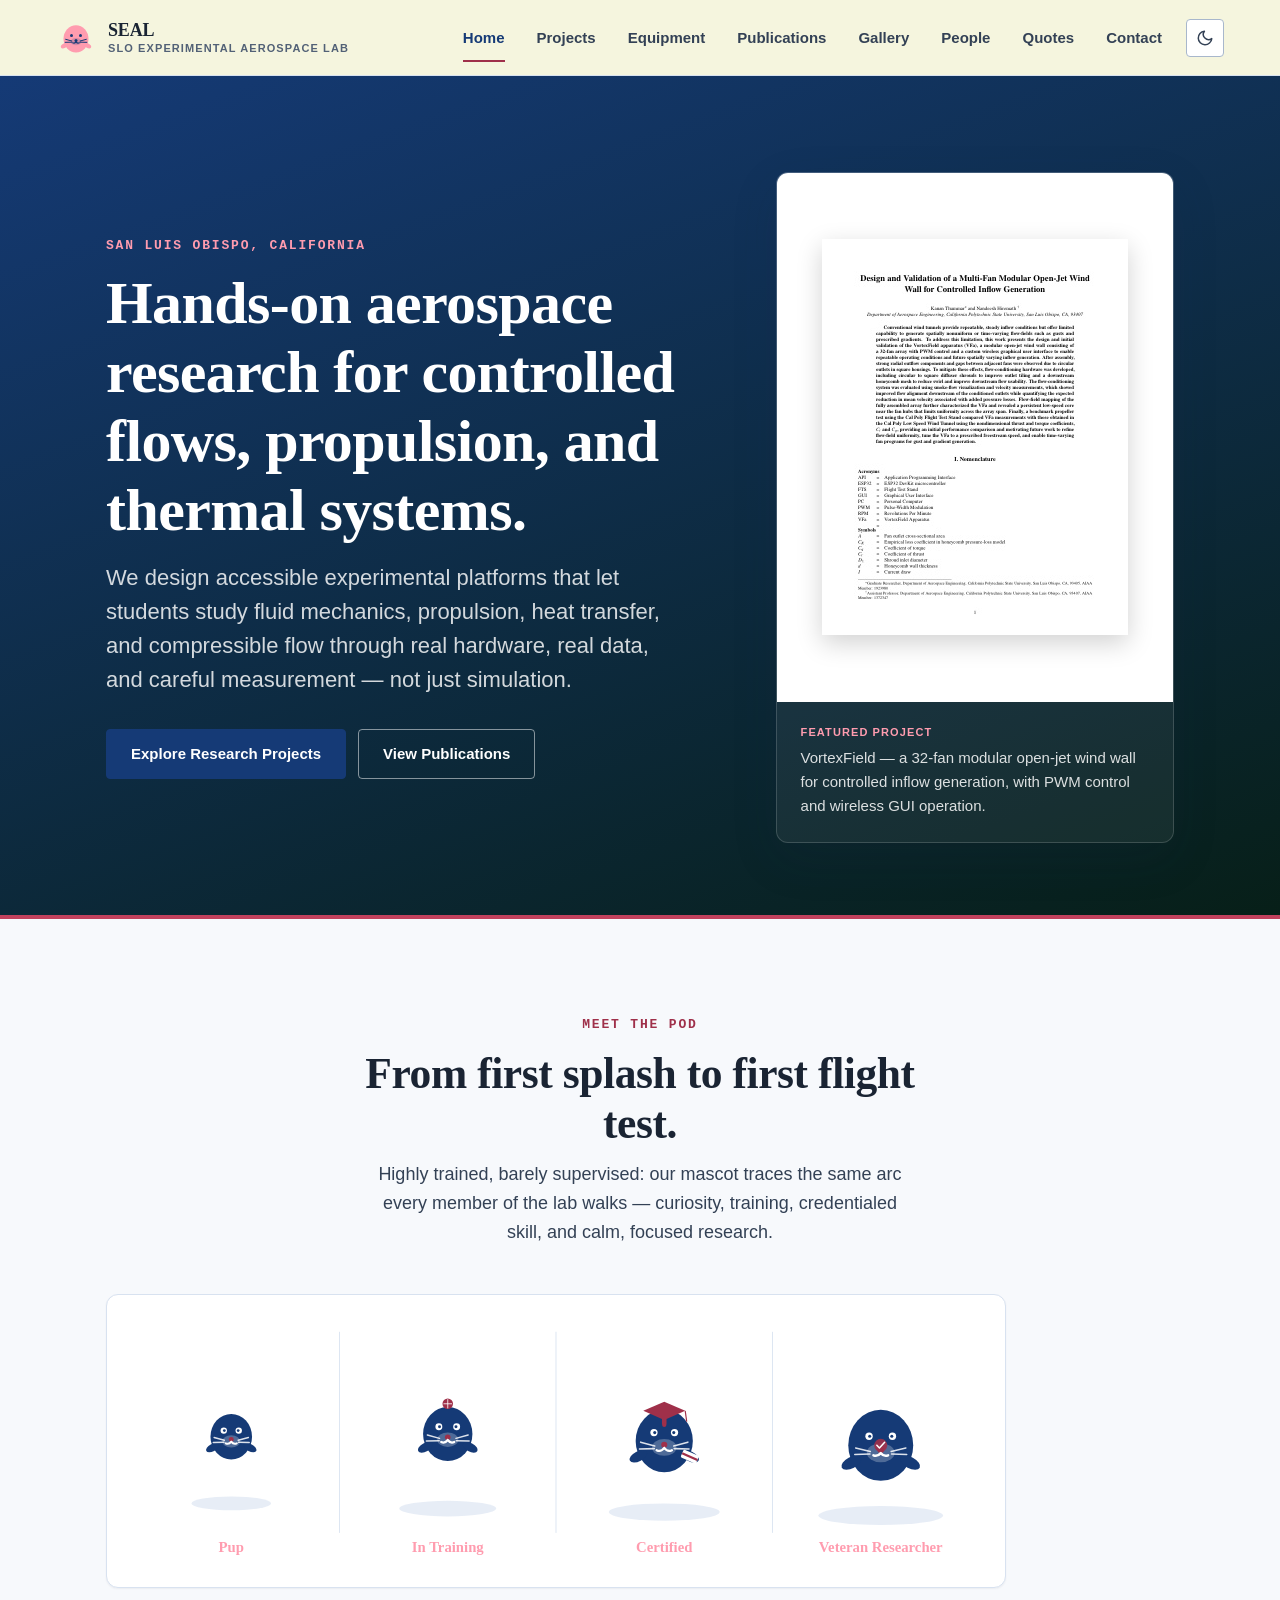
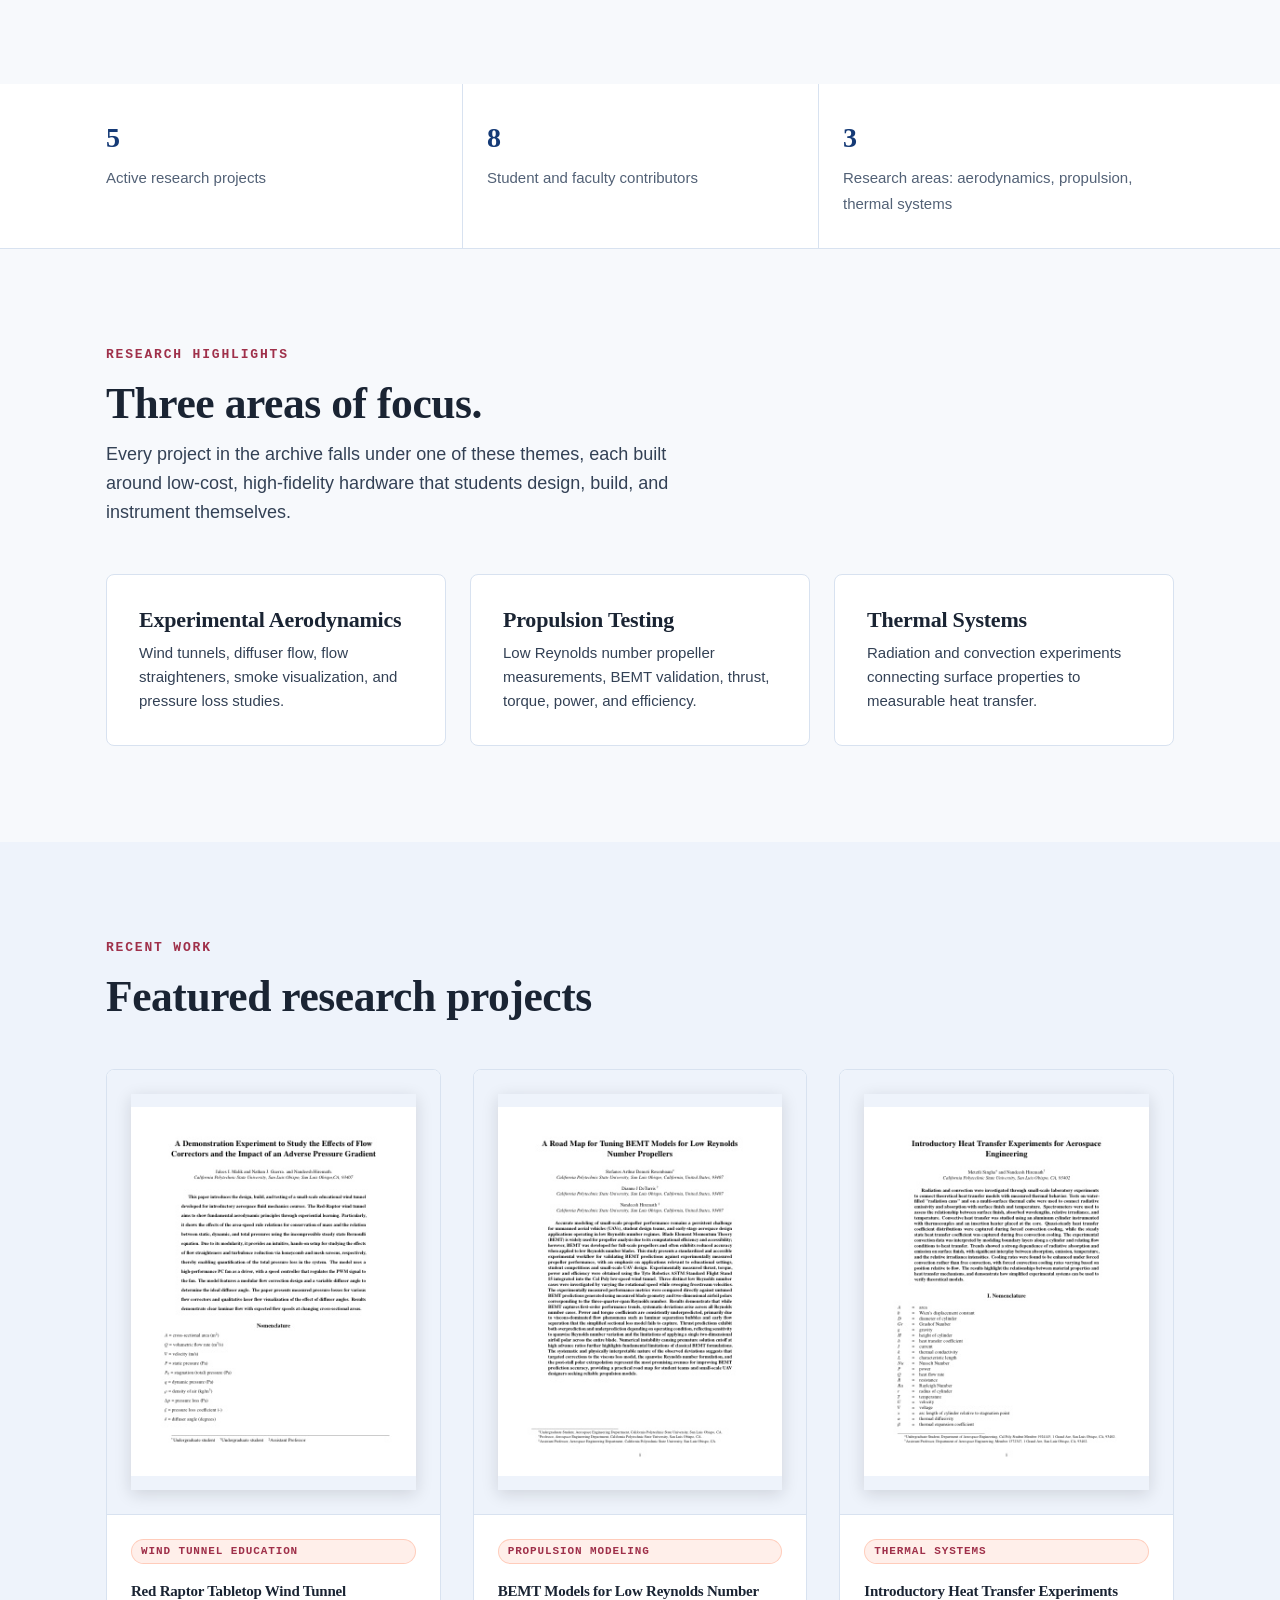
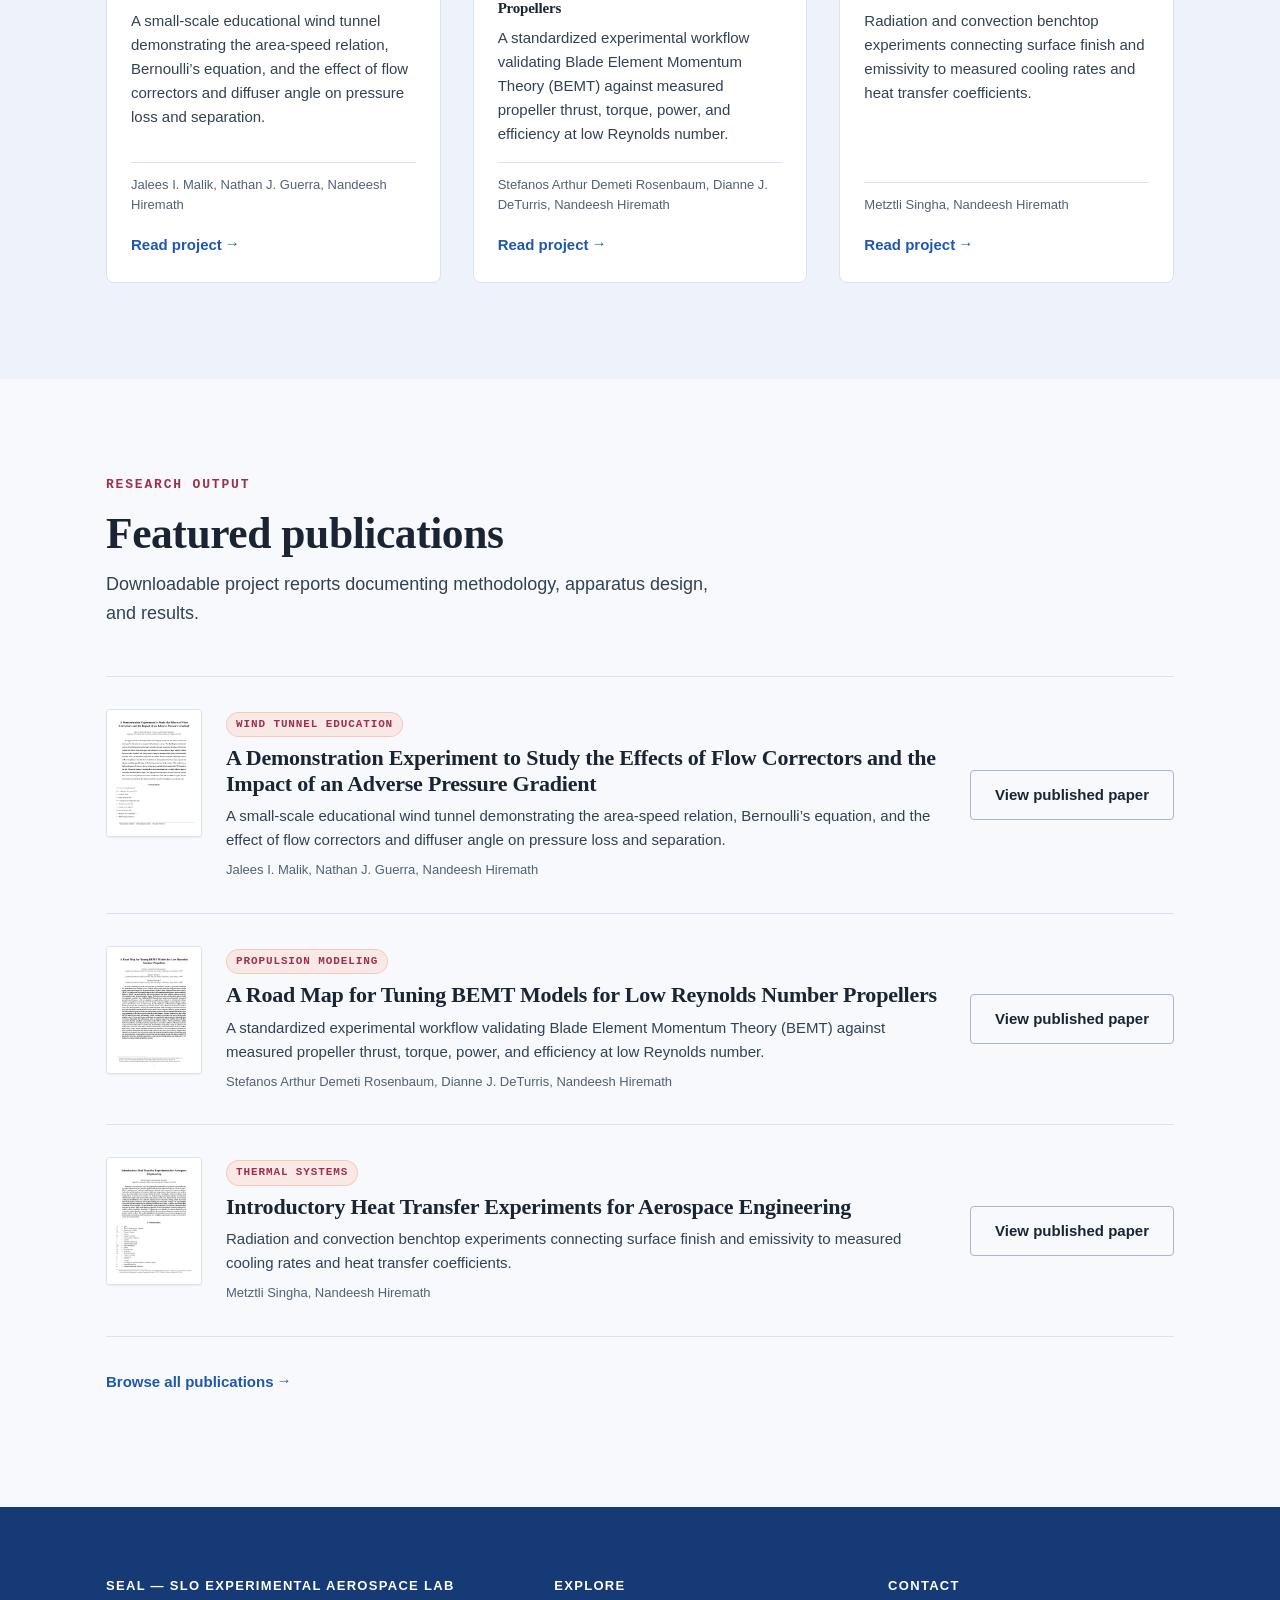
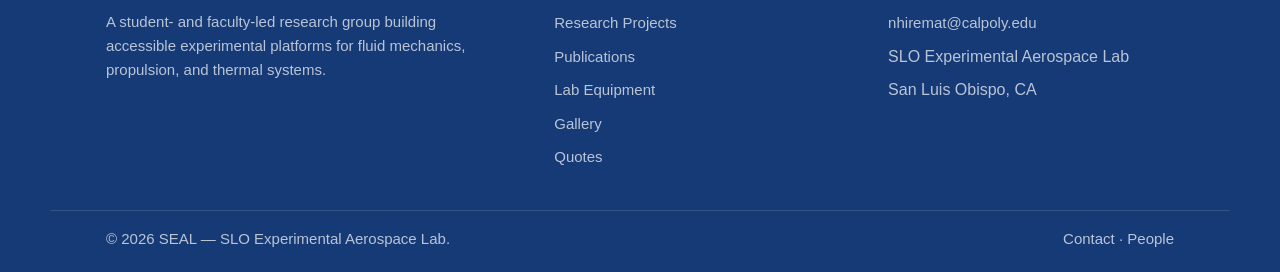
==== commit 1eb194bd: "Update index.html" ====
--- a/index.html
+++ b/index.html
@@ -4,7 +4,7 @@
   <meta charset="utf-8">
   <meta name="viewport" content="width=device-width, initial-scale=1">
   <meta name="theme-color" content="#40E0D0">
-  <link rel="icon" href="favicon.svg" type="image/svg+xml">
+  <link rel="icon" href="seal-mark-FF9CAF.svg" type="image/svg+xml">
   <title>SEAL &mdash; SLO Experimental Aerospace Lab</title>
   <meta name="description" content="SEAL, the SLO Experimental Aerospace Lab. Meet the Pod: hands-on aerospace research building accessible experimental platforms for wind tunnel testing, propulsion, heat transfer, and compressible flow.">
 
